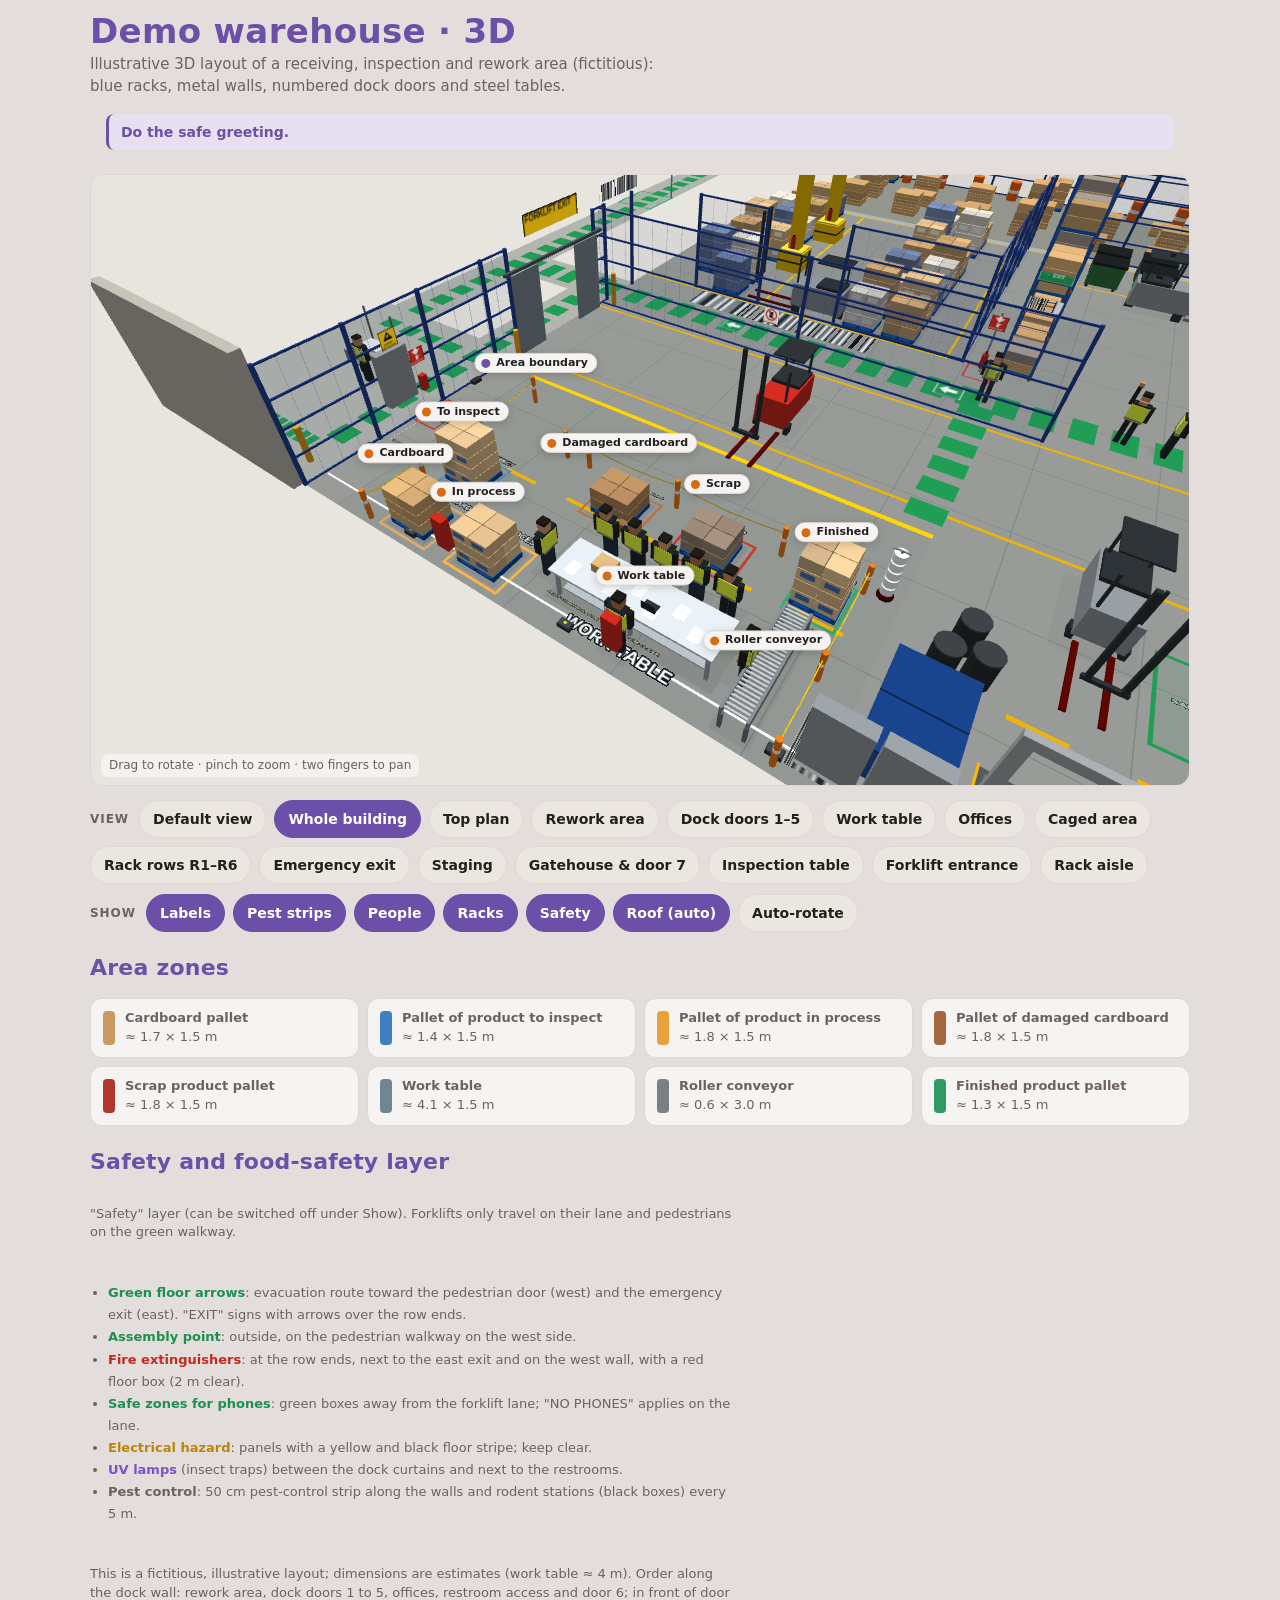
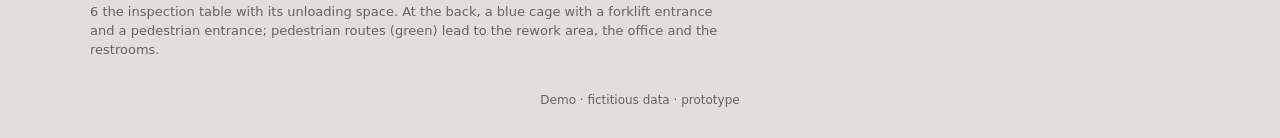
==== layout3d.html @ 826df575 "Add files via upload" ====
<!doctype html><html lang="en"><head><meta charset="utf-8"><meta name="viewport" content="width=device-width, initial-scale=1, viewport-fit=cover"><title>Demo warehouse 3D</title>
<meta name="claude:viewport-fit-sides" content="cover">
<style>
:root{
  /* Layout: cabecera compacta, escena 3D a todo el ancho, controles y lista de zonas debajo. */
  --bg:#e3dedb;--card:#f6f4f3;--tx:#231f1e;--mu:#6b625f;--ac:#6b4fa8;--ac2:#7a6f6a;--or:#d96a12;--bd:#ded8d2;--scene:#e8e4de;--chip:#ebe6e0;--chipon:#6b4fa8;--chiptx:#ffffff;
  --fd:"Barlow Condensed","Arial Narrow",system-ui,sans-serif;--fb:"Barlow",system-ui,-apple-system,"Segoe UI",sans-serif;
}
@media (prefers-color-scheme:dark){:root:not([data-theme="light"]){--bg:#171413;--card:#211d1c;--tx:#efeae8;--mu:#aaa09b;--ac:#b4a2e0;--ac2:#c9bdb6;--or:#f09a4a;--bd:#3a3330;--scene:#1a1615;--chip:#2a2523;--chipon:#b4a2e0;--chiptx:#171413;color-scheme:dark}}
:root[data-theme="dark"]{--bg:#171413;--card:#211d1c;--tx:#efeae8;--mu:#aaa09b;--ac:#b4a2e0;--ac2:#c9bdb6;--or:#f09a4a;--bd:#3a3330;--scene:#1a1615;--chip:#2a2523;--chipon:#b4a2e0;--chiptx:#171413;color-scheme:dark}
*{box-sizing:border-box}
body{margin:0;background:var(--bg);color:var(--tx);font-family:var(--fb);font-size:15px;line-height:1.45;padding-left:max(16px,env(safe-area-inset-left,0px));padding-right:max(16px,env(safe-area-inset-right,0px));padding-block:14px 28px}
.wrap{max-width:1100px;margin:0 auto;display:flex;flex-direction:column;gap:14px}
header h1{margin:0;font-family:var(--fd);font-weight:700;font-size:34px;line-height:1;letter-spacing:.01em;color:var(--ac)}
header p{margin:6px 0 0;color:var(--mu);max-width:62ch}
.stage{position:relative;border:1px solid var(--bd);border-radius:14px;overflow:hidden;background:var(--scene);height:clamp(380px,68vh,680px);touch-action:none;-webkit-user-select:none;user-select:none}
canvas{display:block;width:100%;height:100%;cursor:grab}
canvas:active{cursor:grabbing}
.pill{position:absolute;left:0;top:0;transform:translate(-50%,-100%);display:flex;align-items:center;gap:6px;padding:3px 8px 3px 6px;border-radius:999px;background:var(--card);color:var(--tx);border:1px solid var(--bd);font:600 11px/1.1 var(--fb);white-space:nowrap;cursor:pointer;box-shadow:0 2px 8px rgba(0,0,0,.18)}
.pin{position:absolute;left:0;top:0;display:none;border:0;background:none;padding:0 0 var(--h,26px) 0;cursor:pointer;font:inherit}
.pin.sm .fl{font-size:9.5px;padding:4px 7px 4px 6px;border-radius:0 6px 6px 0}.pin.sm .pl:after{width:8px;height:8px;left:-2.5px}
.pin.rt .fl{margin-left:0;margin-right:3px;border-radius:8px 0 0 8px}.pin.sm.rt .fl{border-radius:6px 0 0 6px}.pin.rt .pl{left:auto;right:0}.pin.rt .pl:after{left:auto;right:-2.5px}
.pin .pl{position:absolute;left:0;top:0;bottom:0;width:3px;background:#3a3f43;border-radius:2px}
.pin .pl:after{content:"";position:absolute;left:-4px;bottom:-2px;width:11px;height:11px;border-radius:50%;background:#3a3f43;border:2px solid #fff;box-sizing:border-box}
.pin .fl{display:block;margin-left:3px;background:var(--c);color:#fff;font:700 11.5px/1 var(--fb);padding:6px 10px 6px 9px;border-radius:0 8px 8px 0;white-space:nowrap;box-shadow:0 2px 6px rgba(0,0,0,.35)}
.pin:active .fl{filter:brightness(.9)}
.pill i{width:9px;height:9px;border-radius:50%;background:var(--or);display:block;flex:none}
.pill.on{background:var(--ac);color:var(--chiptx)}
.pill.mut i{background:var(--ac)}
.hint{position:absolute;left:10px;bottom:8px;font-size:12px;color:var(--mu);background:color-mix(in srgb,var(--card) 85%,transparent);padding:3px 8px;border-radius:8px;pointer-events:none}
.info{position:absolute;right:10px;top:10px;max-width:min(260px,70%);background:var(--card);border:1px solid var(--bd);border-radius:12px;padding:10px 12px;font-size:13px;box-shadow:0 4px 16px rgba(0,0,0,.18)}
.info b{display:block;font-family:var(--fd);font-size:20px;line-height:1.05;color:var(--ac);margin-bottom:2px}
.info span{color:var(--mu)}
.info button{all:unset;position:absolute;right:8px;top:6px;cursor:pointer;color:var(--mu);font-size:16px;padding:2px 6px}
.ctl{display:flex;flex-direction:column;gap:10px}
.row{display:flex;flex-wrap:wrap;gap:8px;align-items:center}
.lab{font:600 12px/1 var(--fb);letter-spacing:.08em;text-transform:uppercase;color:var(--mu);margin-right:2px}
.chip{border:1px solid var(--bd);background:var(--chip);color:var(--tx);border-radius:999px;padding:8px 13px;font:600 14px/1 var(--fb);cursor:pointer;min-height:38px}
.chip[aria-pressed="true"]{background:var(--chipon);color:var(--chiptx);border-color:var(--chipon)}
.chip:focus-visible,.pill:focus-visible,.zrow:focus-visible{outline:3px solid var(--or);outline-offset:2px}
.zones{display:grid;grid-template-columns:repeat(auto-fill,minmax(250px,1fr));gap:8px}
.zrow{all:unset;box-sizing:border-box;display:flex;gap:10px;align-items:center;padding:10px 12px;border:1px solid var(--bd);border-radius:12px;background:var(--card);cursor:pointer}
.zrow:hover{border-color:var(--ac)}
.zrow .sw{width:12px;height:34px;border-radius:4px;flex:none}
.zrow b{display:block;font-weight:600}
.zrow span{font-size:13px;color:var(--mu)}
h2{margin:6px 0 0;font-family:var(--fd);font-size:22px;font-weight:700;color:var(--ac);letter-spacing:.01em}
.note{font-size:13px;color:var(--mu);max-width:78ch}
footer{margin-top:6px;text-align:center;font-size:12px;color:var(--mu)}
@media (prefers-reduced-motion:reduce){*{scroll-behavior:auto!important}}

body.emb header,body.emb footer,body.emb .note{display:none}
body.emb{padding-block:6px 14px;padding-left:0;padding-right:0}
body.emb .stage{height:clamp(420px,125vw,640px)}
body.sp{padding:0;overflow:hidden}
body.sp .wrap{max-width:none;gap:0}
body.sp header,body.sp .ctl,body.sp h2,body.sp .zones,body.sp .note,body.sp footer,body.sp .hint,body.sp #pills,body.sp .info{display:none!important}
body.sp .stage{height:100vh;height:100dvh;border:0;border-radius:0}
</style>
<style>.safeq{margin:2px 16px 10px;padding:9px 12px;border-left:3px solid var(--ac,#6b4fa8);background:var(--acs,#e6e0f0);border-radius:8px;font-size:14px;font-weight:600;color:var(--ac,#6b4fa8);line-height:1.35;transition:opacity .3s}body.sp .safeq{display:none}</style>
<script src="frases.js"></script>
</head><body>
<script>(function(){var H=location.hash||"",c=document.documentElement;
if(/splash/.test(H))document.body.className="sp";else if(/emb/.test(H))document.body.className="emb";
var m=H.match(/t=(dark|light)/);if(m)c.setAttribute("data-theme",m[1]);})();</script>
<div class="wrap">
  <header>
    <h1>Demo warehouse · 3D</h1>
    <p>Illustrative 3D layout of a receiving, inspection and rework area (fictitious): blue racks, metal walls, numbered dock doors and steel tables.</p>
  </header>

  <p class="safeq" id="safeq" aria-live="polite"></p>
  <div class="stage" id="stage">
    <canvas id="gl" aria-label="3D view of a demo receiving and inspection area. Drag to rotate."></canvas>
    <div id="pills"></div>
    <div class="info" id="info" hidden><button type="button" id="infox" aria-label="Close">×</button><b id="in-t"></b><span id="in-d"></span></div>
    <div class="hint" id="hint">Drag to rotate · pinch to zoom · two fingers to pan</div>
  </div>

  <div class="ctl">
    <div class="row" id="views"><span class="lab">View</span></div>
    <div class="row" id="toggles"><span class="lab">Show</span></div>
  </div>

  <h2>Area zones</h2>
  <div class="zones" id="zones"></div>

  <h2>Safety and food-safety layer</h2>
  <p class="note">"Safety" layer (can be switched off under Show). Forklifts only travel on their lane and pedestrians on the green walkway.</p>
  <ul class="note" style="line-height:1.7;padding-left:18px">
    <li><b style="color:#1d8f4e">Green floor arrows</b>: evacuation route toward the pedestrian door (west) and the emergency exit (east). "EXIT" signs with arrows over the row ends.</li>
    <li><b style="color:#1d8f4e">Assembly point</b>: outside, on the pedestrian walkway on the west side.</li>
    <li><b style="color:#c8281e">Fire extinguishers</b>: at the row ends, next to the east exit and on the west wall, with a red floor box (2 m clear).</li>
    <li><b style="color:#1d8f4e">Safe zones for phones</b>: green boxes away from the forklift lane; "NO PHONES" applies on the lane.</li>
    <li><b style="color:#b8860b">Electrical hazard</b>: panels with a yellow and black floor stripe; keep clear.</li>
    <li><b style="color:#7a4fd0">UV lamps</b> (insect traps) between the dock curtains and next to the restrooms.</li>
    <li><b>Pest control</b>: 50 cm pest-control strip along the walls and rodent stations (black boxes) every 5 m.</li>
  </ul>
  <p class="note">This is a fictitious, illustrative layout; dimensions are estimates (work table ≈ 4 m). Order along the dock wall: rework area, dock doors 1 to 5, offices, restroom access and door 6; in front of door 6 the inspection table with its unloading space. At the back, a blue cage with a forklift entrance and a pedestrian entrance; pedestrian routes (green) lead to the rework area, the office and the restrooms.</p>
  <footer>Demo · fictitious data · prototype</footer>
</div>
<script>var LG=(function(){try{return localStorage.getItem("wq:lang")||"en"}catch(e){return "en"}})(),D3={"Demo warehouse · 3D": ["Almacén demo · 3D", "Demo-Lager · 3D", "Armazém demo · 3D", "Entrepôt démo · 3D"], "Illustrative 3D layout of a receiving, inspection and rework area (fictitious): blue racks, metal walls, numbered dock doors and steel tables.": ["Plano 3D ilustrativo de un área de recepción, inspección y retrabajo (ficticia): racks azules, muros metálicos, puertas de andén numeradas y mesas de acero.", "Illustratives 3D-Layout eines Wareneingangs-, Prüf- und Nacharbeitsbereichs (fiktiv): blaue Regale, Metallwände, nummerierte Ladetore und Stahltische.", "Layout 3D ilustrativo de uma área de recebimento, inspeção e retrabalho (fictícia): racks azuis, paredes metálicas, docas numeradas e mesas de aço.", "Plan 3D illustratif d'une zone de réception, de contrôle et de reprise (fictive) : racks bleus, murs métalliques, quais numérotés et tables en acier."], "3D view of a demo receiving and inspection area. Drag to rotate.": ["Vista 3D de un área demo de recepción e inspección. Arrastra para girar.", "3D-Ansicht eines Demo-Bereichs für Wareneingang und Prüfung. Zum Drehen ziehen.", "Vista 3D de uma área demo de recebimento e inspeção. Arraste para girar.", "Vue 3D d'une zone démo de réception et de contrôle. Faites glisser pour pivoter."], "Close": ["Cerrar", "Schließen", "Fechar", "Fermer"], "Drag to rotate · pinch to zoom · two fingers to pan": ["Arrastra para girar · pellizca para acercar · dos dedos para mover", "Zum Drehen ziehen · zum Zoomen zusammenziehen · mit zwei Fingern verschieben", "Arraste para girar · pince para aproximar · dois dedos para mover", "Glissez pour pivoter · pincez pour zoomer · deux doigts pour déplacer"], "View": ["Vista", "Ansicht", "Vista", "Vue"], "Show": ["Mostrar", "Anzeigen", "Mostrar", "Afficher"], "Area zones": ["Zonas del área", "Bereichszonen", "Zonas da área", "Zones de la zone"], "Safety and food-safety layer": ["Capa de seguridad e inocuidad", "Ebene Sicherheit und Lebensmittelsicherheit", "Camada de segurança e inocuidade", "Couche sécurité et sécurité alimentaire"], "\"Safety\" layer (can be switched off under Show). Forklifts only travel on their lane and pedestrians on the green walkway.": ["Capa \"Seguridad\" (se puede apagar en Mostrar). Los montacargas solo circulan por su carril y los peatones por el pasillo verde.", "Ebene „Sicherheit“ (unter Anzeigen abschaltbar). Gabelstapler fahren nur auf ihrer Spur, Fußgänger auf dem grünen Gehweg.", "Camada \"Segurança\" (pode ser desligada em Mostrar). As empilhadeiras circulam apenas na sua faixa e os pedestres no corredor verde.", "Couche « Sécurité » (désactivable sous Afficher). Les chariots circulent uniquement sur leur voie et les piétons sur le chemin vert."], "<b style=\"color:#1d8f4e\">Green floor arrows</b>: evacuation route toward the pedestrian door (west) and the emergency exit (east). \"EXIT\" signs with arrows over the row ends.": ["<b style=\"color:#1d8f4e\">Flechas verdes en piso</b>: ruta de evacuación hacia la puerta peatonal (oeste) y la salida de emergencia (este). Letreros \"EXIT\" con flechas sobre los extremos de fila.", "<b style=\"color:#1d8f4e\">Grüne Bodenpfeile</b>: Fluchtweg zur Fußgängertür (Westen) und zum Notausgang (Osten). „EXIT“-Schilder mit Pfeilen über den Reihenenden.", "<b style=\"color:#1d8f4e\">Setas verdes no piso</b>: rota de evacuação até a porta de pedestres (oeste) e a saída de emergência (leste). Placas \"EXIT\" com setas sobre as extremidades das fileiras.", "<b style=\"color:#1d8f4e\">Flèches vertes au sol</b> : itinéraire d'évacuation vers la porte piétonne (ouest) et la sortie de secours (est). Panneaux « EXIT » avec flèches au-dessus des bouts de rangée."], "<b style=\"color:#1d8f4e\">Assembly point</b>: outside, on the pedestrian walkway on the west side.": ["<b style=\"color:#1d8f4e\">Punto de reunión</b>: afuera, en el pasillo peatonal del lado oeste.", "<b style=\"color:#1d8f4e\">Sammelplatz</b>: draußen auf dem Fußgängerweg an der Westseite.", "<b style=\"color:#1d8f4e\">Ponto de encontro</b>: do lado de fora, na passarela de pedestres do lado oeste.", "<b style=\"color:#1d8f4e\">Point de rassemblement</b> : à l'extérieur, sur le chemin piéton du côté ouest."], "<b style=\"color:#c8281e\">Fire extinguishers</b>: at the row ends, next to the east exit and on the west wall, with a red floor box (2 m clear).": ["<b style=\"color:#c8281e\">Extintores</b>: en los extremos de fila, junto a la salida este y en el muro oeste, con recuadro rojo en piso (2 m libres).", "<b style=\"color:#c8281e\">Feuerlöscher</b>: an den Reihenenden, neben dem Ostausgang und an der Westwand, mit rotem Bodenfeld (2 m freihalten).", "<b style=\"color:#c8281e\">Extintores</b>: nas extremidades das fileiras, junto à saída leste e na parede oeste, com quadro vermelho no piso (2 m livres).", "<b style=\"color:#c8281e\">Extincteurs</b> : aux bouts de rangée, près de la sortie est et sur le mur ouest, avec un cadre rouge au sol (2 m dégagés)."], "<b style=\"color:#1d8f4e\">Safe zones for phones</b>: green boxes away from the forklift lane; \"NO PHONES\" applies on the lane.": ["<b style=\"color:#1d8f4e\">Zonas seguras para celular</b>: recuadros verdes lejos del carril de montacargas; en el carril rige \"NO PHONES\".", "<b style=\"color:#1d8f4e\">Sichere Zonen für Handys</b>: grüne Felder abseits der Staplerspur; auf der Spur gilt „NO PHONES“.", "<b style=\"color:#1d8f4e\">Zonas seguras para celular</b>: quadros verdes longe da faixa das empilhadeiras; na faixa vale \"NO PHONES\".", "<b style=\"color:#1d8f4e\">Zones sûres pour téléphones</b> : cadres verts à l'écart de la voie des chariots ; sur la voie, « NO PHONES » s'applique."], "<b style=\"color:#b8860b\">Electrical hazard</b>: panels with a yellow and black floor stripe; keep clear.": ["<b style=\"color:#b8860b\">Peligro eléctrico</b>: tableros con franja amarilla y negra en piso; mantener libre.", "<b style=\"color:#b8860b\">Elektrische Gefahr</b>: Schaltschränke mit gelb-schwarzem Bodenstreifen; freihalten.", "<b style=\"color:#b8860b\">Perigo elétrico</b>: painéis com faixa amarela e preta no piso; manter livre.", "<b style=\"color:#b8860b\">Danger électrique</b> : armoires avec bande jaune et noire au sol ; laisser dégagé."], "<b style=\"color:#7a4fd0\">UV lamps</b> (insect traps) between the dock curtains and next to the restrooms.": ["<b style=\"color:#7a4fd0\">Lámparas UV</b> (atrapainsectos) entre las cortinas de andén y junto a los baños.", "<b style=\"color:#7a4fd0\">UV-Lampen</b> (Insektenfallen) zwischen den Torvorhängen und neben den Toiletten.", "<b style=\"color:#7a4fd0\">Lâmpadas UV</b> (armadilhas para insetos) entre as cortinas das docas e junto aos banheiros.", "<b style=\"color:#7a4fd0\">Lampes UV</b> (pièges à insectes) entre les rideaux de quai et près des toilettes."], "<b>Pest control</b>: 50 cm pest-control strip along the walls and rodent stations (black boxes) every 5 m.": ["<b>Control de plagas</b>: cordón sanitario de 50 cm junto a los muros y estaciones de roedores (cajas negras) cada 5 m.", "<b>Schädlingsbekämpfung</b>: 50 cm breiter Hygienestreifen an den Wänden und Nagerstationen (schwarze Kästen) alle 5 m.", "<b>Controle de pragas</b>: faixa sanitária de 50 cm junto às paredes e estações de roedores (caixas pretas) a cada 5 m.", "<b>Lutte antiparasitaire</b> : bande sanitaire de 50 cm le long des murs et stations anti-rongeurs (boîtes noires) tous les 5 m."], "This is a fictitious, illustrative layout; dimensions are estimates (work table ≈ 4 m). Order along the dock wall: rework area, dock doors 1 to 5, offices, restroom access and door 6; in front of door 6 the inspection table with its unloading space. At the back, a blue cage with a forklift entrance and a pedestrian entrance; pedestrian routes (green) lead to the rework area, the office and the restrooms.": ["Este es un plano ficticio e ilustrativo; las medidas son estimadas (mesa de trabajo ≈ 4 m). Orden sobre el muro de andenes: área de retrabajo, puertas de andén 1 a 5, oficinas, acceso a baños y puerta 6; frente a la puerta 6 la mesa de inspección con su espacio de descarga. Al fondo, una jaula azul con entrada de montacargas y entrada peatonal; las rutas peatonales (verde) llevan al área de retrabajo, la oficina y los baños.", "Dies ist ein fiktives, illustratives Layout; die Maße sind Schätzungen (Arbeitstisch ≈ 4 m). Reihenfolge entlang der Torwand: Nacharbeitsbereich, Ladetore 1 bis 5, Büros, Zugang zu den Toiletten und Tor 6; vor Tor 6 der Prüftisch mit seiner Entladefläche. Im hinteren Bereich ein blauer Käfig mit Staplereinfahrt und Fußgängereingang; Fußgängerwege (grün) führen zum Nacharbeitsbereich, zum Büro und zu den Toiletten.", "Este é um layout fictício e ilustrativo; as medidas são estimadas (mesa de trabalho ≈ 4 m). Ordem ao longo da parede das docas: área de retrabalho, docas 1 a 5, escritórios, acesso aos banheiros e porta 6; em frente à porta 6 a mesa de inspeção com seu espaço de descarga. Ao fundo, uma gaiola azul com entrada de empilhadeiras e entrada de pedestres; as rotas de pedestres (verde) levam à área de retrabalho, ao escritório e aos banheiros.", "Ceci est un plan fictif et illustratif ; les dimensions sont estimées (table de travail ≈ 4 m). Ordre le long du mur des quais : zone de reprise, quais 1 à 5, bureaux, accès aux toilettes et porte 6 ; devant la porte 6, la table de contrôle avec son espace de déchargement. Au fond, une cage bleue avec entrée des chariots et entrée piétonne ; les itinéraires piétons (verts) mènent à la zone de reprise, au bureau et aux toilettes."], "Demo · fictitious data · prototype": ["Demo · datos ficticios · prototipo", "Demo · fiktive Daten · Prototyp", "Demo · dados fictícios · protótipo", "Démo · données fictives · prototype"], "At the end of the roller, toward the interior.": ["Al final del rodillo, hacia el interior.", "Am Ende der Rollenbahn, zum Innenraum hin.", "No final do rolo, em direção ao interior.", "Au bout du convoyeur à rouleaux, vers l'intérieur."], "Caged area": ["Área enjaulada", "Eingezäunter Bereich", "Área gradeada", "Zone grillagée"], "Cardboard": ["Corrugado", "Karton", "Papelão", "Carton"], "Cardboard pallet": ["Tarima de corrugado", "Kartonpalette", "Pallet de papelão", "Palette de carton"], "Damaged cardboard": ["Corrugado dañado", "Beschädigter Karton", "Papelão danificado", "Carton endommagé"], "Default view": ["Vista predeterminada", "Standardansicht", "Vista padrão", "Vue par défaut"], "Dock doors 1–5": ["Puertas de andén 1–5", "Ladetore 1–5", "Docas 1–5", "Quais 1–5"], "Emergency exit": ["Salida de emergencia", "Notausgang", "Saída de emergência", "Sortie de secours"], "Finished": ["Terminado", "Fertig", "Concluído", "Terminé"], "Finished product pallet": ["Tarima de producto terminado", "Palette mit Fertigprodukt", "Pallet de produto acabado", "Palette de produit fini"], "Forklift entrance": ["Entrada de montacargas", "Staplereinfahrt", "Entrada de empilhadeiras", "Entrée des chariots"], "Gatehouse & door 7": ["Garita y puerta 7", "Pförtner und Tor 7", "Guarita e porta 7", "Poste de garde et porte 7"], "In front of the cardboard, toward the interior.": ["Frente al corrugado, hacia el interior.", "Vor dem Karton, zum Innenraum hin.", "Em frente ao papelão, em direção ao interior.", "Devant le carton, vers l'intérieur."], "In front of the table, right of the damaged cardboard.": ["Frente a la mesa, a la derecha del corrugado dañado.", "Vor dem Tisch, rechts vom beschädigten Karton.", "Em frente à mesa, à direita do papelão danificado.", "Devant la table, à droite du carton endommagé."], "In front of the table, toward the center.": ["Frente a la mesa, hacia el centro.", "Vor dem Tisch, zur Mitte hin.", "Em frente à mesa, em direção ao centro.", "Devant la table, vers le centre."], "In process": ["En proceso", "In Bearbeitung", "Em processo", "En cours"], "Inspection table": ["Mesa de inspección", "Prüftisch", "Mesa de inspeção", "Table de contrôle"], "Long central table, parallel to the dock wall.": ["Mesa central larga, paralela al muro de andenes.", "Langer Mitteltisch, parallel zur Torwand.", "Mesa central longa, paralela à parede das docas.", "Longue table centrale, parallèle au mur des quais."], "Next to the dock wall, left of the table.": ["Junto al muro de andenes, a la izquierda de la mesa.", "An der Torwand, links vom Tisch.", "Junto à parede das docas, à esquerda da mesa.", "Près du mur des quais, à gauche de la table."], "Next to the dock wall, left side.": ["Junto al muro de andenes, lado izquierdo.", "An der Torwand, linke Seite.", "Junto à parede das docas, lado esquerdo.", "Près du mur des quais, côté gauche."], "Offices": ["Oficinas", "Büros", "Escritórios", "Bureaux"], "Pallet of damaged cardboard": ["Tarima de corrugado dañado", "Palette mit beschädigtem Karton", "Pallet de papelão danificado", "Palette de carton endommagé"], "Pallet of product in process": ["Tarima de producto en proceso", "Palette mit Produkt in Bearbeitung", "Pallet de produto em processo", "Palette de produit en cours"], "Pallet of product to inspect": ["Tarima de producto por inspeccionar", "Palette mit zu prüfendem Produkt", "Pallet de produto a inspecionar", "Palette de produit à contrôler"], "Rack aisle": ["Pasillo de racks", "Regalgang", "Corredor de racks", "Allée de racks"], "Rack rows R1–R6": ["Filas de racks R1–R6", "Regalreihen R1–R6", "Fileiras de racks R1–R6", "Rangées de racks R1–R6"], "Rework area": ["Área de retrabajo", "Nacharbeitsbereich", "Área de retrabalho", "Zone de reprise"], "Right end, perpendicular to the dock wall.": ["Extremo derecho, perpendicular al muro de andenes.", "Rechtes Ende, senkrecht zur Torwand.", "Extremidade direita, perpendicular à parede das docas.", "Extrémité droite, perpendiculaire au mur des quais."], "Roller conveyor": ["Transportador de rodillos", "Rollenbahn", "Esteira de rolos", "Convoyeur à rouleaux"], "Scrap": ["Scrap", "Ausschuss", "Scrap", "Rebut"], "Scrap product pallet": ["Tarima de producto scrap", "Palette mit Ausschussprodukt", "Pallet de produto scrap", "Palette de produit rebut"], "Staging": ["Área de preparación", "Bereitstellung", "Área de preparação", "Zone de préparation"], "To inspect": ["Por inspeccionar", "Zu prüfen", "A inspecionar", "À contrôler"], "Top plan": ["Planta", "Draufsicht", "Planta", "Vue de dessus"], "Whole building": ["Nave completa", "Gesamte Halle", "Galpão completo", "Bâtiment entier"], "Work table": ["Mesa de trabajo", "Arbeitstisch", "Mesa de trabalho", "Table de travail"], "Area boundary": ["Límite del área", "Bereichsgrenze", "Limite da área", "Limite de la zone"], "Go to Receiving": ["Ir a Recibo", "Zum Eingang", "Ir para Recebimento", "Aller à Réception"], "Go to Picking": ["Ir a Surtido", "Zur Kommissionierung", "Ir para Separação", "Aller à Préparation"], "Go to Rework": ["Ir a Retrabajo", "Zur Nacharbeit", "Ir para Retrabalho", "Aller à Reprise"], "Go to pending items": ["Ir a pendientes", "Zu Ausstehendem", "Ir para pendentes", "Aller aux éléments en attente"], "Go to history": ["Ir a historial", "Zum Verlauf", "Ir para histórico", "Aller à l'historique"], "Labels": ["Etiquetas", "Beschriftungen", "Etiquetas", "Étiquettes"], "Pest strips": ["Cordones sanitarios", "Hygienestreifen", "Faixas sanitárias", "Bandes sanitaires"], "People": ["Personas", "Personen", "Pessoas", "Personnes"], "Racks": ["Racks", "Regale", "Racks", "Racks"], "Safety": ["Seguridad", "Sicherheit", "Segurança", "Sécurité"], "Roof": ["Techo", "Dach", "Teto", "Toit"], "Roof (auto)": ["Techo (auto)", "Dach (auto)", "Teto (auto)", "Toit (auto)"], "Auto-rotate": ["Giro automático", "Automatisch drehen", "Giro automático", "Rotation auto"]};
var _L=function(s){var d=D3[s];if(!d||LG==="en")return s;var v=d[{es:0,de:1,pt:2,fr:3}[LG]];return v||s;};</script>
<script>(function(){
"use strict";
/* ===== utilidades ===== */
const S=0.0105;                              /* metros por punto del plano (estimado) */
const sub=(a,b)=>[a[0]-b[0],a[1]-b[1],a[2]-b[2]],cross=(a,b)=>[a[1]*b[2]-a[2]*b[1],a[2]*b[0]-a[0]*b[2],a[0]*b[1]-a[1]*b[0]],dot=(a,b)=>a[0]*b[0]+a[1]*b[1]+a[2]*b[2];
const norm=a=>{const l=Math.hypot(a[0],a[1],a[2])||1;return [a[0]/l,a[1]/l,a[2]/l];};
let seed=7;const rnd=()=>{seed|=0;seed=seed+0x6D2B79F5|0;let t=Math.imul(seed^seed>>>15,1|seed);t=t+Math.imul(t^t>>>7,61|t)^t;return((t^t>>>14)>>>0)/4294967296;};
const hex=h=>{h=h.replace("#","");return [parseInt(h.substr(0,2),16)/255,parseInt(h.substr(2,2),16)/255,parseInt(h.substr(4,2),16)/255];};
const jit=(c,a)=>{const k=1+(rnd()-.5)*a;return [Math.min(1,c[0]*k),Math.min(1,c[1]*k),Math.min(1,c[2]*k),c[3]===undefined?1:c[3]];};

/* ===== geometría: coordenadas del layout (x, y arriba, D = profundidad desde el muro de andenes) ===== */
const groups={};let CG=null,TR=null;
const grp=n=>groups[n]||(groups[n]={op:[],tr:[],on:true,buf:null});
const setG=n=>{CG=grp(n);};
function T(p,isN){if(!TR)return p;let x=p[0],z=p[2];if(TR.a!==undefined){const c=Math.cos(TR.a),sn=Math.sin(TR.a),nx=x*c+z*sn,nz=-x*sn+z*c;x=nx;z=nz;}else{const k=TR.r&3;for(let i=0;i<k;i++){const nx=z,nz=-x;x=nx;z=nz;}}return isN?[x,p[1],z]:[x+TR.ox,p[1],z+TR.oz];}
function pushV(a,p,n,c,uv){a.push(p[0],p[1],p[2],n[0],n[1],n[2],c[0],c[1],c[2],c[3]===undefined?1:c[3],uv?uv[0]:-1,uv?uv[1]:-1);}
function quad(p0,p1,p2,p3,n,c,tr,uvs){
  const P=[p0,p1,p2,p3].map(p=>{const q=T(p,false);return [q[0],q[1],-q[2]];}),nn=T(n,true),N=[nn[0],nn[1],-nn[2]];
  const g=cross(sub(P[1],P[0]),sub(P[3],P[0])),o=dot(g,N)<0?[0,3,2,0,2,1]:[0,1,2,0,2,3],a=tr?CG.tr:CG.op;
  for(const i of o)pushV(a,P[i],N,c,uvs&&uvs[i]);}
function box(x,y,z,w,h,d,c,tr,noBottom){
  const X=x+w,Y=y+h,Z=z+d;
  quad([x,Y,z],[X,Y,z],[X,Y,Z],[x,Y,Z],[0,1,0],c,tr);
  quad([x,y,z],[X,y,z],[X,Y,z],[x,Y,z],[0,0,-1],c,tr);
  quad([x,y,Z],[X,y,Z],[X,Y,Z],[x,Y,Z],[0,0,1],c,tr);
  quad([x,y,z],[x,y,Z],[x,Y,Z],[x,Y,z],[-1,0,0],c,tr);
  quad([X,y,z],[X,y,Z],[X,Y,Z],[X,Y,z],[1,0,0],c,tr);
  if(!noBottom&&y>0.02)quad([x,y,z],[X,y,z],[X,y,Z],[x,y,Z],[0,-1,0],c,tr);}
function cyl(cx,y,cz,r,h,c,seg,axis,cap){
  seg=seg||12;const m=(a,b,t)=>axis==="x"?[cx+t,y+a,cz+b]:axis==="z"?[cx+a,y+b,cz+t]:[cx+a,y+t,cz+b];
  const mn=(a,b)=>axis==="x"?[0,a,b]:axis==="z"?[a,b,0]:[a,0,b];
  for(let i=0;i<seg;i++){const a0=i/seg*6.2832,a1=(i+1)/seg*6.2832,c0=Math.cos(a0)*r,s0=Math.sin(a0)*r,c1=Math.cos(a1)*r,s1=Math.sin(a1)*r,am=(a0+a1)/2;
    quad(m(c0,s0,0),m(c1,s1,0),m(c1,s1,h),m(c0,s0,h),mn(Math.cos(am),Math.sin(am)),c);
    if(cap!==false){quad(m(0,0,h),m(c0,s0,h),m(c1,s1,h),m(c1,s1,h),(axis==="x"?[1,0,0]:axis==="z"?[0,0,1]:[0,1,0]),c);}}}
/* texturas (atlas) */
const atlas={cv:document.createElement("canvas"),x:0,y:0,rowH:0,W:2048,H:1024,map:{}};atlas.cv.width=atlas.W;atlas.cv.height=atlas.H;
const actx=atlas.cv.getContext("2d");
function atl(name,w,h,draw){if(atlas.x+w+4>atlas.W){atlas.x=0;atlas.y+=atlas.rowH+4;atlas.rowH=0;}
  actx.save();actx.translate(atlas.x,atlas.y);actx.beginPath();actx.rect(0,0,w,h);actx.clip();draw(actx,w,h);actx.restore();
  atlas.map[name]=[atlas.x/atlas.W,atlas.y/atlas.H,(atlas.x+w)/atlas.W,(atlas.y+h)/atlas.H];atlas.x+=w+4;atlas.rowH=Math.max(atlas.rowH,h);}
function textFit(c,txt,w,h,font,fill,stroke){let s=h*.8;do{c.font="700 "+s+"px Arial,Helvetica,sans-serif";s-=2;}while(c.measureText(txt).width>w*.94&&s>8);c.textAlign="center";c.textBaseline="middle";
  if(stroke){c.lineWidth=Math.max(3,s*.16);c.strokeStyle=stroke;c.lineJoin="round";c.strokeText(txt,w/2,h/2);}c.fillStyle=fill;c.fillText(txt,w/2,h/2);}
function buildAtlas(){
  ["80","81","82","83","84","85"].forEach(n=>atl("door"+n,256,128,(c,w,h)=>{c.fillStyle="#f4f4f2";c.fillRect(0,0,w,h);c.strokeStyle="#2b3338";c.lineWidth=8;c.strokeRect(4,4,w-8,h-8);textFit(c,String(+n-79),w*.8,h*.9,"","#1f272b");}));
  atl("ext",256,256,(c,w,h)=>{c.fillStyle="#c8281e";c.fillRect(0,0,w,h);c.fillStyle="#fff";c.beginPath();c.moveTo(w*.5,h*.46);c.lineTo(w*.2,h*.14);c.lineTo(w*.4,h*.14);c.lineTo(w*.4,h*.02);c.lineTo(w*.6,h*.02);c.lineTo(w*.6,h*.14);c.lineTo(w*.8,h*.14);c.closePath();c.fill();
    c.fillRect(w*.42,h*.5,w*.16,h*.26);c.fillRect(w*.58,h*.5,w*.1,h*.05);c.save();c.translate(0,h*.8);textFit(c,"EXTINGUISHER",w*.9,h*.18,"","#fff");c.restore();});
  atl("hv",256,256,(c,w,h)=>{c.fillStyle="#f6c40f";c.fillRect(0,0,w,h);c.strokeStyle="#161616";c.lineWidth=8;c.strokeRect(4,4,w-8,h-8);c.fillStyle="#161616";c.beginPath();c.moveTo(w*.5,h*.1);c.lineTo(w*.78,h*.55);c.lineTo(w*.22,h*.55);c.closePath();c.fill();
    c.fillStyle="#f6c40f";c.beginPath();c.moveTo(w*.54,h*.2);c.lineTo(w*.4,h*.4);c.lineTo(w*.5,h*.4);c.lineTo(w*.46,h*.5);c.lineTo(w*.6,h*.3);c.lineTo(w*.5,h*.3);c.closePath();c.fill();
    c.save();c.translate(0,h*.66);textFit(c,"DANGER",w*.9,h*.16,"","#161616");c.translate(0,h*.17);textFit(c,"HIGH VOLTAGE",w*.9,h*.14,"","#161616");c.restore();});
  atl("cap",256,160,(c,w,h)=>{c.fillStyle="#f6f6f4";c.fillRect(0,0,w,h);c.strokeStyle="#222";c.lineWidth=5;c.strokeRect(3,3,w-6,h-6);c.save();c.translate(0,h*.1);textFit(c,"MAXIMUM",w*.9,h*.22,"","#111");c.translate(0,h*.24);textFit(c,"LOAD CAPACITY",w*.9,h*.22,"","#111");c.translate(0,h*.26);textFit(c,"1,000 KG",w*.8,h*.28,"","#111");c.restore();});

  /* seguridad e inocuidad */
  [["ev_r",0],["ev_u",-Math.PI/2],["ev_l",Math.PI],["ev_d",Math.PI/2]].forEach(([n,an])=>atl(n,128,128,(c,w,h)=>{c.fillStyle="#1d8f4e";c.fillRect(0,0,w,h);c.strokeStyle="#fff";c.lineWidth=5;c.strokeRect(4,4,w-8,h-8);c.translate(w/2,h/2);c.rotate(an);c.fillStyle="#fff";c.beginPath();c.moveTo(-36,-14);c.lineTo(8,-14);c.lineTo(8,-36);c.lineTo(44,0);c.lineTo(8,36);c.lineTo(8,14);c.lineTo(-36,14);c.closePath();c.fill();}));
  atl("hsL",256,80,(c,w,h)=>{c.fillStyle="#1d8f4e";c.fillRect(0,0,w,h);c.strokeStyle="#fff";c.lineWidth=4;c.strokeRect(3,3,w-6,h-6);textFit(c,"← EXIT",w*.9,h*.6,"","#fff");});
  atl("hsR",256,80,(c,w,h)=>{c.fillStyle="#1d8f4e";c.fillRect(0,0,w,h);c.strokeStyle="#fff";c.lineWidth=4;c.strokeRect(3,3,w-6,h-6);textFit(c,"EXIT →",w*.9,h*.6,"","#fff");});
  const phone=(c,x,y,w,h)=>{c.fillRect(x,y,w,h);c.clearRect(x+w*.12,y+h*.12,w*.76,h*.62);c.beginPath();c.arc(x+w/2,y+h*.86,w*.07,0,6.3);c.fill();};
  atl("nocel",256,256,(c,w,h)=>{c.fillStyle="#fff";c.fillRect(0,0,w,h);c.strokeStyle="#c8281e";c.lineWidth=20;c.beginPath();c.arc(w/2,h*.44,h*.34,0,6.3);c.stroke();c.fillStyle="#1b1b1b";phone(c,w*.39,h*.24,w*.22,h*.4);c.strokeStyle="#c8281e";c.lineWidth=20;c.beginPath();c.moveTo(w*.3,h*.2);c.lineTo(w*.7,h*.68);c.stroke();c.save();c.translate(0,h*.88);textFit(c,"NO PHONES",w*.92,h*.18,"","#c8281e");c.restore();});
  atl("celok",256,256,(c,w,h)=>{c.fillStyle="#1d8f4e";c.fillRect(0,0,w,h);c.strokeStyle="#fff";c.lineWidth=8;c.strokeRect(6,6,w-12,h-12);c.fillStyle="#fff";phone(c,w*.38,h*.14,w*.24,h*.42);c.save();c.translate(0,h*.66);textFit(c,"SAFE ZONE",w*.88,h*.14,"","#fff");c.translate(0,h*.15);textFit(c,"PHONES OK",w*.88,h*.14,"","#fff");c.restore();});
  atl("zcel",420,80,(c,w,h)=>{textFit(c,"SAFE ZONE · PHONES OK",w*.96,h*.7,"","#ffffff","rgba(10,80,40,.9)");});
  atl("punto",256,256,(c,w,h)=>{c.fillStyle="#1d8f4e";c.fillRect(0,0,w,h);c.strokeStyle="#fff";c.lineWidth=8;c.strokeRect(6,6,w-12,h-12);c.fillStyle="#fff";[[.34,.38],[.5,.34],[.66,.38]].forEach(q=>{c.beginPath();c.arc(w*q[0],h*(q[1]-.1),h*.045,0,6.3);c.fill();c.fillRect(w*q[0]-w*.04,h*(q[1]-.05),w*.08,h*.2);});c.save();c.translate(0,h*.66);textFit(c,"ASSEMBLY",w*.88,h*.15,"","#fff");c.translate(0,h*.16);textFit(c,"POINT",w*.88,h*.15,"","#fff");c.restore();});
  atl("zpunto",420,80,(c,w,h)=>{textFit(c,"ASSEMBLY POINT",w*.96,h*.7,"","#ffffff","rgba(10,80,40,.9)");});
  atl("cordon",420,60,(c,w,h)=>{textFit(c,"PEST-CONTROL STRIP · KEEP 50 CM CLEAR",w*.98,h*.7,"","#f6f0d0","rgba(40,40,36,.85)");});
  atl("uv",128,64,(c,w,h)=>{c.fillStyle="#2a2f33";c.fillRect(0,0,w,h);c.fillStyle="#b48cff";for(let i=0;i<4;i++)c.fillRect(10,10+i*13,w-20,7);c.fillStyle="rgba(255,255,255,.55)";for(let i=0;i<4;i++)c.fillRect(14,11+i*13,w-60,2);});
  ZONES.forEach(z=>atl("z"+z.id,512,96,(c,w,h)=>{textFit(c,z.fl||z.name.toUpperCase(),w,h,"","#ffffff","rgba(20,30,34,.85)");}));
  atl("carton",256,96,(c,w,h)=>{c.fillStyle="#f4f4f2";c.fillRect(0,0,w,h);c.strokeStyle="#16376d";c.lineWidth=6;c.strokeRect(3,3,w-6,h-6);c.save();c.translate(0,h*.05);textFit(c,"CARDBOARD",w*.9,h*.4,"","#16376d");c.translate(0,h*.45);textFit(c,"& WOOD",w*.9,h*.4,"","#16376d");c.restore();});
  atl("ofic",256,64,(c,w,h)=>{c.fillStyle="#f4f4f2";c.fillRect(0,0,w,h);c.strokeStyle="#2b3338";c.lineWidth=5;c.strokeRect(3,3,w-6,h-6);textFit(c,"OFFICES",w*.88,h*.7,"","#1f272b");});
  atl("sfk",320,80,(c,w,h)=>{c.fillStyle="#f6c40f";c.fillRect(0,0,w,h);c.strokeStyle="#161616";c.lineWidth=6;c.strokeRect(3,3,w-6,h-6);textFit(c,"FORKLIFT EXIT",w*.92,h*.6,"","#161616");});
  atl("spe",320,80,(c,w,h)=>{c.fillStyle="#1d8f4e";c.fillRect(0,0,w,h);c.strokeStyle="#fff";c.lineWidth=5;c.strokeRect(4,4,w-8,h-8);textFit(c,"PEDESTRIAN EXIT",w*.92,h*.6,"","#ffffff");});
  atl("bano",256,64,(c,w,h)=>{c.fillStyle="#2f6f8f";c.fillRect(0,0,w,h);c.strokeStyle="#fff";c.lineWidth=4;c.strokeRect(3,3,w-6,h-6);textFit(c,"RESTROOMS",w*.85,h*.7,"","#ffffff");});
  atl("tins",320,64,(c,w,h)=>{c.fillStyle="#f4f4f2";c.fillRect(0,0,w,h);c.strokeStyle="#2b3338";c.lineWidth=4;c.strokeRect(3,3,w-6,h-6);textFit(c,"INSPECTION TABLE",w*.9,h*.65,"","#1f272b");});
  ["B70","B71","B72","B73","B74","B75"].forEach(n=>atl("r"+n,160,64,(c,w,h)=>{c.fillStyle="#f4f4f2";c.fillRect(0,0,w,h);c.strokeStyle="#16376d";c.lineWidth=6;c.strokeRect(3,3,w-6,h-6);textFit(c,"R"+(+n.slice(1)-69),w*.8,h*.72,"","#111");}));
  atl("sal",200,64,(c,w,h)=>{c.fillStyle="#1d8f4e";c.fillRect(0,0,w,h);c.strokeStyle="#fff";c.lineWidth=4;c.strokeRect(3,3,w-6,h-6);textFit(c,"EMERGENCY EXIT",w*.92,h*.4,"","#fff");});
  atl("jaula",420,64,(c,w,h)=>{c.fillStyle="#f4f4f2";c.fillRect(0,0,w,h);c.strokeStyle="#6a2fa0";c.lineWidth=5;c.strokeRect(3,3,w-6,h-6);textFit(c,"CAGED AREA",w*.92,h*.62,"","#1f272b");});
  atl("stc",400,64,(c,w,h)=>{textFit(c,"STAGING",w*.9,h*.8,"","#f6e08a","rgba(30,30,30,.75)");});
  atl("door079",128,64,(c,w,h)=>{c.fillStyle="#f4f4f2";c.fillRect(0,0,w,h);c.strokeStyle="#2b3338";c.lineWidth=5;c.strokeRect(3,3,w-6,h-6);textFit(c,"07",w*.8,h*.7,"","#1f272b");});
  atl("gar",300,64,(c,w,h)=>{c.fillStyle="#f4f4f2";c.fillRect(0,0,w,h);c.strokeStyle="#2b3338";c.lineWidth=4;c.strokeRect(3,3,w-6,h-6);textFit(c,"ACCESS CONTROL",w*.92,h*.55,"","#1f272b");});
  atl("desc",320,64,(c,w,h)=>{c.fillStyle="rgba(240,164,25,.0)";c.clearRect(0,0,w,h);textFit(c,"UNLOADING SPACE",w*.95,h*.7,"","#f6e08a","rgba(30,30,30,.7)");});
  atl("hz",256,64,(c,w,h)=>{c.fillStyle="#f6c40f";c.fillRect(0,0,w,h);c.fillStyle="#1b1b1b";for(let i=-h;i<w;i+=32){c.beginPath();c.moveTo(i,h);c.lineTo(i+16,h);c.lineTo(i+16+h,0);c.lineTo(i+h,0);c.closePath();c.fill();}});
}
function tquad(name,p0,p1,p2,p3,n,tr){const r=atlas.map[name];if(!r)return;quad(p0,p1,p2,p3,n,[1,1,1,1],tr,[[r[0],r[3]],[r[2],r[3]],[r[2],r[1]],[r[0],r[1]]]);}
/* letrero en muro orientado a +D (se ve de frente desde dentro mirando al muro): izquierda en pantalla = x mayor */
function signWall(name,xc,y0,w,h,D,facing){const x0=xc-w/2,x1=xc+w/2,y1=y0+h;if(facing>0)tquad(name,[x1,y0,D],[x0,y0,D],[x0,y1,D],[x1,y1,D],[0,0,1],false);else tquad(name,[x0,y0,D],[x1,y0,D],[x1,y1,D],[x0,y1,D],[0,0,-1],false);}
function signWallX(name,dc,y0,w,h,X){const d0=dc-w/2,d1=dc+w/2,y1=y0+h;tquad(name,[X,y0,d0],[X,y0,d1],[X,y1,d1],[X,y1,d0],[1,0,0],false);}
function floorText(name,x0,x1,D0,D1){tquad(name,[x0,0.03,D0],[x1,0.03,D0],[x1,0.03,D1],[x0,0.03,D1],[0,1,0],false);}
function blob(g,x,z,w,d,a){const k=CG;CG=grp(g);quad([x-.12,.012,z-.12],[x+w+.12,.012,z-.12],[x+w+.12,.012,z+d+.12],[x-.12,.012,z+d+.12],[0,1,0],[0,0,0,a||.22],true);CG=k;}

/* ===== zonas del plano ===== */
const P=(xp0,xp1,yp0,yp1)=>({x0:(yp0-520)*S,x1:(yp1-520)*S,z0:(xp0-235)*S,z1:(xp1-235)*S});
const ZONES=[
 Object.assign({id:"corr",short:_L("Cardboard"),name:_L("Cardboard pallet"),fl:"CARDBOARD",col:"#c99b62",desc:_L("Next to the dock wall, left side.")},P(250,390,660,825)),
 Object.assign({id:"insp",short:_L("To inspect"),name:_L("Pallet of product to inspect"),fl:"TO INSPECT",col:"#3f7fbf",desc:_L("In front of the cardboard, toward the interior.")},P(435,578,660,798)),
 Object.assign({id:"proc",short:_L("In process"),name:_L("Pallet of product in process"),fl:"IN PROCESS",col:"#e9a23a",desc:_L("Next to the dock wall, left of the table.")},P(250,392,885,1055)),
 Object.assign({id:"dano",short:_L("Damaged cardboard"),name:_L("Pallet of damaged cardboard"),fl:"DAMAGED CARDBOARD",col:"#a4673f",desc:_L("In front of the table, toward the center.")},P(555,695,1038,1205)),
 Object.assign({id:"scrap",short:_L("Scrap"),name:_L("Scrap product pallet"),fl:"SCRAP",col:"#b0372c",desc:_L("In front of the table, right of the damaged cardboard.")},P(560,700,1293,1465)),
 Object.assign({id:"mesa",short:_L("Work table"),name:_L("Work table"),fl:"WORK TABLE",col:"#6f8793",desc:_L("Long central table, parallel to the dock wall.")},P(320,465,1155,1550)),
 Object.assign({id:"rod",short:_L("Roller conveyor"),name:_L("Roller conveyor"),fl:"ROLLER CONVEYOR",col:"#7a7f83",desc:_L("Right end, perpendicular to the dock wall.")},P(255,545,1595,1650)),
 Object.assign({id:"term",short:_L("Finished"),name:_L("Finished product pallet"),fl:"FINISHED PRODUCT",col:"#2f9a62",desc:_L("At the end of the roller, toward the interior.")},{x0:11.15,x1:12.45,z0:3.5,z1:5.0})
];
const byId=Object.fromEntries(ZONES.map(z=>[z.id,z]));
ZONES.forEach(z=>{z.cx=(z.x0+z.x1)/2;z.cz=(z.z0+z.z1)/2;z.w=z.x1-z.x0;z.d=z.z1-z.z0;});

/* ===== construcción de la escena ===== */
const HX0=-1.5,HX1=56,HD=30,HH=12;
const WOOD=hex("#0f57b3"),CHEPD=hex("#0a3f86"),CARD=hex("#c9a06a"),CARD2=hex("#d9b685"),STEEL=hex("#b7c0c6"),DARK=hex("#2a3236");
function pallet(x,z,w,d,load){
  setG("base");const ph=0.14;
  box(x,0,z,w,0.06,d,CHEPD);for(let i=0;i<3;i++)box(x+i*(w-0.1)/2,0.06,z,0.1,0.08,d,jit(CHEPD,.1));
  box(x,0.14,z,w,0.03,d,jit(WOOD,.06));
  const nx=load.nx||2,nz=load.nz||2,ny=load.ny||3,bw=w/nx,bd=d/nz,bh=load.bh||0.4;
  for(let k=0;k<ny;k++)for(let i=0;i<nx;i++)for(let j=0;j<nz;j++){
    const c=jit(load.col||CARD,.18);box(x+i*bw+.01,0.17+k*bh,z+j*bd+.01,bw-.02,bh-.015,bd-.02,c);
    if(load.label&&k%2===0)quad([x+i*bw+bw*.2,0.17+k*bh+bh*.35,z+j*bd+.0],[x+i*bw+bw*.8,0.17+k*bh+bh*.35,z+j*bd+.0],[x+i*bw+bw*.8,0.17+k*bh+bh*.8,z+j*bd+.0],[x+i*bw+bw*.2,0.17+k*bh+bh*.8,z+j*bd+.0],[0,0,-1],hex(load.label));}
  const H=ph+0.03+ny*bh;
  if(load.wrap){const k=CG;CG=grp("base");box(x-.02,0.03,z-.02,w+.04,H,d+.04,[1,1,1,.16],true);CG=k;}
  blob("base",x,z,w,d,.25);return H;}
function buildBase(){
  setG("base");
  /* piso gris oscuro de concreto */
  quad([HX0,0,0],[HX1,0,0],[HX1,0,HD],[HX0,0,HD],[0,1,0],hex("#8a8d89"));
  for(let x=HX0+1.5;x<HX1;x+=3)quad([x-.015,.004,0],[x+.015,.004,0],[x+.015,.004,HD],[x-.015,.004,HD],[0,1,0],hex("#797c78"));
  for(let z=3;z<HD;z+=3)quad([HX0,.004,z-.015],[HX1,.004,z-.015],[HX1,.004,z+.015],[HX0,.004,z+.015],[0,1,0],hex("#797c78"));
  /* área de maquila: tinte + línea del límite */
  const k=CG;CG=grp("base");quad([0,.008,0],[13.4,.008,0],[13.4,.008,7.7],[0,.008,7.7],[0,1,0],[0.13,0.31,0.37,.2],true);CG=k;
  quad([0,.015,7.62],[13.4,.015,7.62],[13.4,.015,7.78],[0,.015,7.78],[0,1,0],hex("#f2c200"));
  /* marcas amarillas de circulación frente a los andenes */
  for(let x=HX0+2;x<HX1-1;x+=2.2)quad([x,.012,3.55],[x+1.1,.012,3.55],[x+1.1,.012,3.67],[x,.012,3.67],[0,1,0],hex("#d9a400"));
  /* muros crema: tabique abajo, panel arriba */
  const brick=hex("#e6e3dc"),band=hex("#b9b6af"),m1=hex("#dcdad4"),m2=hex("#d1cfc9");
  function wallZ(D,face){for(let x=HX0;x<HX1;x+=.5){const c=(Math.round((x-HX0)/.5)%2)?m1:m2;quad([x,2.8,D],[x+.5,2.8,D],[x+.5,HH,D],[x,HH,D],[0,0,face],c);}
    quad([HX0,0,D],[HX1,0,D],[HX1,2.8,D],[HX0,2.8,D],[0,0,face],brick);quad([HX0,0,D],[HX1,0,D],[HX1,.3,D],[HX0,.3,D],[0,0,face],band);
    for(let y=.9;y<2.8;y+=.9)quad([HX0,y,D],[HX1,y,D],[HX1,y+.03,D],[HX0,y+.03,D],[0,0,face],hex("#c5c2bb"));}
  wallZ(0,1);
  function wallX(X,face){for(let z=0;z<HD;z+=.5){const c=(Math.round(z/.5)%2)?m1:m2;quad([X,2.8,z],[X,2.8,z+.5],[X,HH,z+.5],[X,HH,z],[face,0,0],c);}
    quad([X,0,0],[X,0,HD],[X,2.8,HD],[X,2.8,0],[face,0,0],brick);quad([X,0,0],[X,0,HD],[X,.3,HD],[X,.3,0],[face,0,0],band);}
  wallX(HX1,-1);
  /* hilera de andenes: 81, 83 y 85 dentro del área de maquila; el resto sin número */
  const DOORS=[[17.0,"80"],[21.5,"81"],[26.0,"82"],[30.5,"83"],[35.0,"84"],[52.8,"85"]];
  DOORS.forEach(([xc,n])=>{
    const w=3.2,h=4.2,fr=hex("#9ea1a3"),sl1=hex("#eeece8"),sl2=hex("#e0ded9");
    box(xc-w/2-.18,0,.0,.18,h+.2,.12,fr);box(xc+w/2,0,.0,.18,h+.2,.12,fr);box(xc-w/2-.18,h,.0,w+.36,.2,.12,fr);
    for(let i=0;i<14;i++){const y=i*h/14;quad([xc-w/2,y,.05],[xc+w/2,y,.05],[xc+w/2,y+h/14,.05],[xc-w/2,y+h/14,.05],[0,0,1],i%2?sl1:sl2);}
    quad([xc-.5,h*.82,.06],[xc+.5,h*.82,.06],[xc+.5,h*.82+.12,.06],[xc-.5,h*.82+.12,.06],[0,0,1],hex("#555c60"));
    if(n)signWall("door"+n,xc-1.15,2.25,.9,.45,.07,1);
    /* nivelador metálico en el piso */
    quad([xc-1.3,.014,.15],[xc+1.3,.014,.15],[xc+1.3,.014,2.3],[xc-1.3,.014,2.3],[0,1,0],hex("#4d5256"));
    quad([xc-1.2,.02,.25],[xc+1.2,.02,.25],[xc+1.2,.02,2.2],[xc-1.2,.02,2.2],[0,1,0],hex("#5e6468"));
    [[xc-1.35,.12],[xc+1.3,.12]].forEach(r=>quad([r[0],.022,.1],[r[0]+.05,.022,.1],[r[0]+.05,.022,2.35],[r[0],.022,2.35],[0,1,0],hex("#e1a900")));
    /* postes protectores amarillo-naranja a cada lado */
    [[xc-w/2-.55,.55],[xc+w/2+.55,.55]].forEach(p=>{cyl(p[0],0,p[1],.09,1.3,hex("#f0a419"),10);});
    /* rodapié de la puerta (bumpers) */
    box(xc-w/2,0,.12,.25,.5,.3,hex("#222")); box(xc+w/2-.25,0,.12,.25,.5,.3,hex("#222"));});
  /* tableros eléctricos, extintores, letreros */
  box(12.9,1.0,.0,1.0,1.7,.28,hex("#8f979c"));box(14.0,1.0,.0,1.0,1.7,.28,hex("#8f979c"));
  signWall("hv",13.4,2.9,.55,.55,.3,1);signWall("hv",14.5,2.9,.55,.55,.3,1);
  [4.3,9.0,15.0,23.7,32.7,37.2,50.6].forEach(x=>{signWall("ext",x,2.2,.55,.55,.02,1);box(x-.18,0.9,.02,.36,.9,.2,hex("#c8281e"));});
}
function pole(x,z,h){cyl(x,0,z,.07,h||.9,hex("#e9791a"),10);cyl(x,(h||.9)*.55,z,.075,.1,hex("#f3f3f3"),10);}
function chain(x0,z0,x1,z1){const dx=x1-x0,dz=z1-z0,n=4;for(let i=0;i<n;i++){const t0=i/n,t1=(i+1)/n,sag=y=>.78-.12*Math.sin(Math.PI*y);
  const ax=x0+dx*t0,az=z0+dz*t0,bx=x0+dx*t1,bz=z0+dz*t1,y0=sag(t0),y1=sag(t1);
  const L=Math.hypot(bx-ax,bz-az);quad([ax-.012,y0,az],[bx-.012,y1,bz],[bx+.012,y1,bz],[ax+.012,y0,az],[0,1,0],hex("#f2c200"));
  quad([ax,y0-.015,az-.012],[bx,y1-.015,bz-.012],[bx,y1+.015,bz-.012],[ax,y0+.015,az-.012],[0,0,-1],hex("#f2c200"));quad([ax,y0-.015,az+.012],[bx,y1-.015,bz+.012],[bx,y1+.015,bz+.012],[ax,y0+.015,az+.012],[0,0,1],hex("#f2c200"));}}
function buildCordons(){
  setG("cordons");
  const A=[[1.15,.2],[1.15,2.0],[1.15,4.3],[1.15,6.6]],B=[[3.8,5.0],[4.6,5.0],[7.5,5.0],[10.5,5.0]],C=[[12.55,.2],[12.55,2.3],[12.55,5.0]];
  [A,B,C].forEach(L=>{L.forEach(p=>pole(p[0],p[1],.95));for(let i=0;i<L.length-1;i++)chain(L[i][0],L[i][1],L[i+1][0],L[i+1][1]);});}
function buildZones(){
  setG("base");
  const loads={
   corr:{nx:2,nz:2,ny:3,bh:.34,col:hex("#cfa771"),wrap:false},
   insp:{nx:2,nz:2,ny:4,bh:.36,col:hex("#d8b788"),label:"#3d6bb3",wrap:true},
   proc:{nx:2,nz:2,ny:3,bh:.34,col:hex("#d8b788"),label:"#3d6bb3",wrap:false},
   dano:{nx:2,nz:2,ny:2,bh:.34,col:hex("#a98258"),wrap:false},
   scrap:{nx:2,nz:2,ny:2,bh:.34,col:hex("#8d7b6b"),wrap:false},
   term:{nx:2,nz:2,ny:4,bh:.36,col:hex("#d8b788"),label:"#3d6bb3",wrap:true}};
  ["corr","insp","proc","dano","scrap","term"].forEach(id=>{const z=byId[id];
    const w=Math.min(1.2,z.w-.2),d=Math.min(1.0,z.d-.4);pallet(z.cx-w/2,z.cz-d/2,w,d,loads[id]);
    /* marco de la zona pintado en el piso */
    const col=hex(z.col),t=.07;[[z.x0,z.z0,z.x1,z.z0+t],[z.x0,z.z1-t,z.x1,z.z1],[z.x0,z.z0,z.x0+t,z.z1],[z.x1-t,z.z0,z.x1,z.z1]].forEach(r=>quad([r[0],.02,r[1]],[r[2],.02,r[1]],[r[2],.02,r[3]],[r[0],.02,r[3]],[0,1,0],col));
    floorText("z"+id,z.x0+.05,z.x1-.05,z.z1+.05,z.z1+.05+(z.w-.1)*96/512*1.0);});
  /* daños visibles: cajas inclinadas junto a la tarima de corrugado dañado */
  const dn=byId.dano;box(dn.x1-.5,0,dn.z0+.05,.45,.28,.4,hex("#8f6c47"));box(dn.x0+.1,0,dn.z1-.5,.4,.2,.38,hex("#7d5e3f"));
  /* mesa de trabajo en acero */
  const m=byId.mesa,mx=m.x0,mz=m.z0,mw=m.x1-m.x0,md=Math.min(1.15,m.z1-m.z0);
  box(mx,.86,mz,mw,.05,md,hex("#d5dce0"));box(mx+.03,.8,mz+.03,mw-.06,.06,md-.06,hex("#aab3b8"));
  [[.1,.1],[mw-.18,.1],[.1,md-.18],[mw-.18,md-.18],[mw/2,.1],[mw/2,md-.18]].forEach(p=>box(mx+p[0],0,mz+p[1],.08,.8,.08,hex("#98a2a8")));
  box(mx+.2,.17,mz+.2,mw-.4,.04,md-.4,hex("#aab3b8"));
  for(let i=0;i<7;i++){const px=mx+.3+i*(mw-1.0)/6,pz=mz+.15+(i%2)*.32;box(px,.91,pz,.28,.004,.38,hex("#f4f4f2"),false,true);}
  box(mx+mw*.55,.91,mz+.3,.34,.02,.24,hex("#2b3236"));box(mx+mw*.55,.93,mz+.3,.34,.2,.012,hex("#1f2528"));
  box(mx+mw*.2,.91,mz+.5,.5,.25,.4,hex("#d3b07a"));
  blob("base",mx,mz,mw,md,.28);
  floorText("zmesa",mx+.6,mx+mw-.6,mz-.62,mz-.62+(mw-1.2)*96/512);
  /* rodillo */
  const r=byId.rod,rx=r.x0+.05,rw=.62,rz0=r.z0+.05,rl=r.z1-r.z0-.1;
  box(rx,.5,rz0,.06,.22,rl,hex("#7c858b"));box(rx+rw-.06,.5,rz0,.06,.22,rl,hex("#7c858b"));
  for(let z=rz0+.06;z<rz0+rl-.04;z+=.1)cyl(rx+.03,.66,z+.03,.032,rw-.06,hex("#c4cacd"),8,"x");
  [[0,0],[rw-.08,0],[0,rl-.08],[rw-.08,rl-.08]].forEach(p=>box(rx+p[0],0,rz0+p[1],.08,.5,.08,hex("#6b7479")));
  blob("base",rx,rz0,rw,rl,.22);
  floorText("zrod",rx-.1,rx+rw+.1,rz0+rl+.05,rz0+rl+.05+(rw+.2)*96/512);
}
function person(x,z,facing,vest,seed2,lean,plain){
  setG("people");TR={r:facing,ox:x,oz:z};
  const skin=hex(["#c68a64","#b57852","#d29a74","#a96f4b"][seed2%4]),hair=hex("#1c1a18"),pants=hex(["#22303f","#1f2428","#2b3340"][seed2%3]),top=hex("#1d2225");
  box(-.17,0,-.07,.14,.82,.14,pants);box(.03,0,-.07,.14,.82,.14,pants);
  box(-.22,.82,-.12+(lean||0),.44,.56,.24,top);
  box(-.23,.84,-.13+(lean||0),.46,.5,.26,hex("#eaff3d"));{const L=lean||0,g=hex("#868a74");box(-.19,.84,-.137+L,.07,.5,.012,g);box(.12,.84,-.137+L,.07,.5,.012,g);box(-.235,.86,-.135+L,.47,.05,.27,g);box(.04,1.14,-.14+L,.13,.1,.012,hex("#f4f4f2"));}
  box(-.32,.88,-.07+(lean||0)*1.6,.1,.48,.14,top);box(.22,.88,-.07+(lean||0)*1.6,.1,.48,.14,top);
  box(-.1,1.38,-.1+(lean||0)*1.5,.2,.1,.2,skin);box(-.11,1.48,-.11+(lean||0)*1.5,.22,.2,.22,skin);box(-.115,1.62,-.115+(lean||0)*1.5,.23,.07,.23,hair);
  TR=null;blob("people",x-.25,z-.2,.5,.4,.2);}
function buildPeople(){
  const m=byId.mesa,xs=[m.x0+.4,m.x0+1.2,m.x0+2.0,m.x0+2.8,m.x0+3.6];
  xs.forEach((x,i)=>person(x,m.z1+.25,2,["#e4f000","#dbe800","#e4f000","#eaf41a","#e4f000"][i],i,.08));
  person(m.x1+.5,m.z0+.55,3,"#e4f000",5,0);person(m.x0-.5,m.z0+.55,1,"#e4f000",6,0);person(m.x0+2.1,m.z0-.3,0,"#e4f000",7,.06);
}
const SKIP={ox:21.2,oz:26.1,k:3,p:0};
function rackBay(x,z,bw,bd,levels,row){
  setG("racks");
  const up=hex("#1f55a8"),beam=hex("#e8731a");
  [[0,0],[0,bd-.09],[bw-.09,0],[bw-.09,bd-.09]].forEach(p=>box(x+p[0],0,z+p[1],.09,HH-1.2,.09,up));
  levels.forEach(y=>{box(x,y,z,bw,.14,.07,beam);box(x,y,z+bd-.07,bw,.14,.07,beam);
    if(y>0.01)for(let i=0;i<3;i++)box(x+.3+i*(bw-.6)/2,y+.14,z,.05,.02,bd,hex("#6b6f73"));});
  for(let k=0;k<levels.length;k++){const y=levels[k]+(levels[k]>0?.16:0.02);
    for(let p=0;p<2;p++)if(rnd()<.82&&!(SKIP&&TR&&TR.ox===SKIP.ox&&TR.oz===SKIP.oz&&k===SKIP.k&&p===SKIP.p)){const w=1.25,pxx=x+.1+p*(bw-.2)/2+(bw/2-.1-w)/2,ph=rnd()<.5?2:3;
      setG("racks");const x0=pxx,z0=z+.08,d=bd-.16;
      box(x0,y,z0,w,.1,d,WOOD);box(x0,y,z0,w,.03,d,CHEPD);
      for(let q=0;q<ph;q++)for(let i=0;i<2;i++)box(x0+i*w/2+.01,y+.1+q*.34,z0+.01,w/2-.02,.33,d-.02,jit(rnd()<.2?hex("#9a8e86"):CARD,.2));
      const kk=CG;CG=grp("racks");box(x0-.02,y+.04,z0-.02,w+.04,.12+ph*.34,d+.04,[1,1,1,.17],true);CG=kk;}}}
function buildRacks(){
  const levels=[0,1.55,3.1,4.65,6.2];
  [13.0,21.2,29.4,37.6,45.8].forEach((x,i)=>{for(let b=0;b<4;b++){TR={r:1,ox:x,oz:29.2-b*3.1};rackBay(0,0,3.0,1.1,levels,i);}});
  /* fila extra al fondo (junto a la 85): mismo largo que las demás, 4 módulos */
  for(let b=0;b<4;b++){TR={r:1,ox:54.4,oz:13.3-b*3.1};rackBay(0,0,3.0,1.1,levels,0);}
  /* fila pegada al muro este (rectángulo rojo): dividida a la mitad por la salida de emergencia */
  [29.2,26.1,21.7,18.6].forEach(z=>{TR={r:1,ox:54.4,oz:z};rackBay(0,0,3.0,1.1,levels,0);});
  TR=null;
  /* báscula para tarimas, a un lado de la fila */
  setG("base");
  {const sx=53.75,sz=14.1,sw=1.5,sd=1.5,gy=hex("#7c858a"),pl=hex("#a9b0b4"),ye=hex("#f0a419"),bk=hex("#1e2326");
   box(sx,0,sz,sw,.09,sd,gy);box(sx+.05,.09,sz+.05,sw-.1,.02,sd-.1,pl);
   box(sx-.03,0,sz-.03,sw+.06,.05,.05,ye);box(sx-.03,0,sz+sd-.02,sw+.06,.05,.05,ye);box(sx-.03,0,sz-.03,.05,.05,sd+.06,ye);box(sx+sw-.02,0,sz-.03,.05,.05,sd+.06,ye);
   box(sx+sw+.12,0,sz+sd-.1,.08,1.15,.08,gy);box(sx+sw+.02,1.15,sz+sd-.2,.28,.2,.12,bk);box(sx+sw+.05,1.2,sz+sd-.09,.22,.1,.01,hex("#7fd1a0"));}
}
function forklift(ox,oz,col,r){
  setG("base");TR={r:r,ox:ox,oz:oz};const dk=hex("#2a2f33");
  box(0,.25,0,1.0,.9,2.0,col);box(.05,1.15,.9,.9,.12,1.0,dk);
  [[.08,.08],[.84,.08],[.08,1.75],[.84,1.75]].forEach(p=>box(p[0],1.15,p[1],.06,1.0,.06,dk));
  box(.02,2.1,.8,.96,.05,1.2,dk);box(.3,.35,1.55,.4,.5,.4,hex("#1c2125"));
  box(.15,.9,-1.7,.1,2.6,.1,dk);box(.75,.9,-1.7,.1,2.6,.1,dk);box(.1,.05,-1.9,.12,.06,1.9,hex("#555"));box(.78,.05,-1.9,.12,.06,1.9,hex("#555"));box(.1,.9,-1.7,.8,.1,.1,dk);
  [[-.05,.1],[.95,.1],[.45,1.7]].forEach(p=>box(p[0],0,p[1],.14,.3,.3,dk));
  TR=null;blob("base",ox-.2,oz-.2,1.4,2.2,.18);}
function seated(cx0,cz0,shirt,k){
  setG("people");const cx=cx0+.73,cz=cz0+1.28,skin=hex(["#c68a64","#b57852","#d29a74","#a96f4b"][k%4]),pants=hex(["#22303f","#1f2428","#2b3340"][k%3]);
  box(cx-.15,.46,cz-.35,.3,.12,.5,pants);box(cx-.15,.05,cz-.4,.12,.42,.12,pants);box(cx+.03,.05,cz-.4,.12,.42,.12,pants);
  box(cx-.2,.55,cz-.08,.4,.55,.22,shirt);{const g=hex("#868a74");box(cx-.215,.58,cz-.09,.43,.5,.24,hex("#eaff3d"));box(cx-.17,.58,cz-.098,.07,.5,.012,g);box(cx+.1,.58,cz-.098,.07,.5,.012,g);box(cx-.215,.6,cz-.095,.43,.05,.24,g);box(cx+.04,.9,cz-.1,.13,.1,.012,hex("#f4f4f2"));}box(cx-.3,.62,cz-.05,.1,.42,.12,shirt);box(cx+.2,.62,cz-.05,.1,.42,.12,shirt);
  box(cx-.3,.8,cz-.45,.1,.1,.42,shirt);box(cx+.2,.8,cz-.45,.1,.1,.42,shirt);
  box(cx-.11,1.12,cz-.12,.22,.22,.22,skin);box(cx-.115,1.3,cz-.125,.23,.06,.23,hex("#1c1a18"));}
function buildExtras(){
  setG("base");
  /* tinas azules "CARDBOARD & WOOD" junto a los andenes, fuera del área de maquila */
  [[13.7,.9],[13.7,2.1]].forEach(p=>{const x=p[0],z=p[1];box(x,0,z,1.5,1.0,1.1,hex("#1d4f9c"));box(x-.03,1.0,z-.03,1.56,.07,1.16,hex("#163f80"));signWall("carton",x+.75,.45,1.1,.4,z+1.1+.012,1);});
  /* barriles negros */
  [[14.5,3.9],[15.2,4.1],[14.8,4.8]].forEach(p=>{cyl(p[0],0,p[1],.3,.9,hex("#26292b"),14);cyl(p[0],.88,p[1],.31,.05,hex("#3a3e41"),14);});
  /* árboles de rollos de emplaye */
  [[36.9,1.0],[13.0,5.2]].forEach((p,k)=>{if(p[0]>HX1-1)return;const x=p[0],z=p[1];cyl(x,0,z,.2,.06,hex("#333"),10);cyl(x,0,z,.03,1.5,hex("#8a8d8f"),6);
    for(let i=0;i<5;i++)cyl(x,.15+i*.27,z,.16,.22,hex("#eef2f4"),12);box(x-.2,1.5,z-.02,.4,.03,.04,hex("#8a8d8f"));});
  /* 6 montacargas retráctiles: 3 rojos y 3 grises */
  [[7.5,9.4,"#c3281e",0],[16.6,6.2,"#8a9096",0],[35.0,6.0,"#c3281e",0],[5.2,18.2,"#8a9096",1],[51.0,19.0,"#8a9096",2]].forEach(f=>forklift(f[0],f[1],hex(f[2]),f[3]));
  /* personal: sentados en la oficina y caminando por el paso peatonal */
  const sh=["#e9eef2","#7aa6c8","#c9ced2","#b9d0c4","#e9eef2","#9bb4cc","#d8c9bd","#7aa6c8"];
  [[0,0],[0,2],[1,3],[1,1],[2,4],[2,0],[3,2],[3,4]].forEach((q,k)=>seated(38.0+.25+q[1]*1.55+(q[1]>1?.9:0),1.0+.25+q[0]*1.7+(q[0]>0?.9:0)+(q[0]>2?.0:0),hex(sh[k]),k));
  [[18,14.8,1,"#e4f000",1],[33,14.6,3,"#e07a1a",2],[42,14.9,1,"#e4f000",3],[48.4,10.5,2,"#e4f000",0],[13.0,14.8,0,"#e4f000",2]].forEach(w=>person(w[0],w[1],w[2],w[3],w[4],.04));
  [[26,15.1,3,"#dfe6ea",1],[48.6,6.0,2,"#6f93b5",3]].forEach(w=>person(w[0],w[1],w[2],w[3],w[4],.04,true));
  /* oficina: cubículos tipo "open space", con la entrada por el costado hacia la 85 */
  {const ox=38.0,oz=1.0,ow=9.6,od=9.0,cr=hex("#e6e3dc"),gl_=[.62,.78,.84,.3],fr=hex("#8e969a");
   const pan=hex("#d6d9d9"),pfr=hex("#5f666b"),dsk=hex("#d9d0c0"),ped=hex("#8c8f91"),chc=hex("#7d858b"),blk=hex("#1e2326");
   box(ox,0,oz,ow,.04,od,hex("#b9b3a6"));
   {const kw=CG;CG=grp("base");const aw=hex("#d9d4c6");[[ox+.1,oz+.25+1.7,ox+ow-.1,oz+.25+1.7+.9],[ox+.1,oz+.25+3.4+.9,ox+ow-.1,oz+.25+3.4+.9+.0]].slice(0,1).forEach(a=>quad([a[0],.05,a[1]],[a[2],.05,a[1]],[a[2],.05,a[3]],[a[0],.05,a[3]],[0,1,0],aw,true));
    quad([ox+.1,.05,oz+.2],[ox+ow-.1,.05,oz+.2],[ox+ow-.1,.05,oz+od-.1],[ox+.1,.05,oz+od-.1],[0,1,0],[1,1,1,0],true);CG=kw;}
   const g0=3.0,g1=4.4;/* hueco de la puerta en el costado (D) */
   box(ox,0,oz+od-.1,ow,1.1,.1,cr);box(ox,0,oz,.1,1.1,od,cr);
   box(ox+ow-.1,0,oz,.1,1.1,g0-oz,cr);box(ox+ow-.1,0,g1,.1,1.1,oz+od-g1,cr);
   const kk=CG;CG=grp("base");
   quad([ox,1.1,oz+od],[ox+ow,1.1,oz+od],[ox+ow,2.6,oz+od],[ox,2.6,oz+od],[0,0,1],gl_,true);
   quad([ox,1.1,oz],[ox,1.1,oz+od],[ox,2.6,oz+od],[ox,2.6,oz],[-1,0,0],gl_,true);
   quad([ox+ow,1.1,oz],[ox+ow,1.1,g0],[ox+ow,2.6,g0],[ox+ow,2.6,oz],[1,0,0],gl_,true);
   quad([ox+ow,1.1,g1],[ox+ow,1.1,oz+od],[ox+ow,2.6,oz+od],[ox+ow,2.6,g1],[1,0,0],gl_,true);
   box(ox,2.6,oz,ow,.06,od,[.93,.92,.9,.3],true);CG=kk;
   [[ox,oz+od-.08],[ox+ow-.08,oz+od-.08],[ox,oz],[ox+ow-.08,oz],[ox+ow-.08,g0-.08],[ox+ow-.08,g1]].forEach(p=>box(p[0],0,p[1],.08,2.66,.08,fr));
   box(ox+ow-.08,2.1,g0,.08,.5,g1-g0,fr);
   signWallX("ofic",(g0+g1)/2,2.75,1.6,.4,ox+ow+.02);
   /* 20 cubículos: mamparas bajas, escritorio en L, monitor y silla de malla */
   for(let r=0;r<4;r++)for(let c=0;c<5;c++){const x0=ox+.25+c*1.55+(c>1?.9:0),z0=oz+.25+r*1.7+(r>0?.9:0),w=1.5,d=1.7;
     box(x0,0,z0,.05,1.4,d,pan);box(x0,1.4,z0,.05,.05,d,pfr);
     if(c===4){box(x0+w,0,z0,.05,1.4,d,pan);box(x0+w,1.4,z0,.05,.05,d,pfr);}
     box(x0,0,z0,w,1.4,.05,pan);box(x0,1.4,z0,w,.05,.05,pfr);
     box(x0+.07,.72,z0+.07,w-.14,.04,.68,dsk);box(x0+.07,.72,z0+.07,.62,.04,1.25,dsk);
     box(x0+.9,0,z0+.1,.42,.72,.58,ped);box(x0+.1,0,z0+1.25,.05,.72,.05,ped);
     box(x0+.7,.76,z0+.22,.5,.3,.03,blk);box(x0+.92,.76,z0+.2,.06,.14,.06,blk);box(x0+.35,.76,z0+.55,.34,.01,.24,hex("#444"));
     box(x0+.75,.44,z0+1.05,.46,.06,.46,chc);box(x0+.75,.5,z0+1.5,.46,.5,.05,chc);box(x0+.95,.06,z0+1.25,.06,.38,.06,blk);box(x0+.8,.02,z0+1.1,.36,.04,.36,blk);}}
  /* contenedores de basura en la esquina junto a la reja */
  {const gc=[hex("#2f6b3b"),hex("#3a3f43"),hex("#2f6b3b"),hex("#3a3f43")],lid=hex("#1b1f22");
   [[14.6,26.4],[14.6,27.8],[16.3,26.4],[16.3,27.8]].forEach((p,k)=>{const x=p[0],z=p[1];box(x,.12,z,1.2,.85,1.0,gc[k]);box(x-.03,.97,z-.03,1.26,.1,1.06,lid);box(x+.05,0,z+.05,.1,.12,.1,lid);box(x+1.05,0,z+.05,.1,.12,.1,lid);box(x+.05,0,z+.85,.1,.12,.1,lid);box(x+1.05,0,z+.85,.1,.12,.1,lid);});
   const kk=CG;CG=grp("base");[[14.3,26.2,17.9,26.28],[14.3,29.2,17.9,29.28]].forEach(a=>quad([a[0],.016,a[1]],[a[2],.016,a[1]],[a[2],.016,a[3]],[a[0],.016,a[3]],[0,1,0],hex("#f0a419"),true));CG=kk;}
  /* acceso a baños (entre la 85 y la oficina) */
  box(48.5,0,.0,1.6,2.1,.14,hex("#8a6a4a"));signWall("bano",49.3,2.2,1.5,.38,.17,1);
  /* mesa de inspección larga frente a la 85 (perpendicular al muro), dejando libre el espacio de descarga */
  {const mx=51.0,mz=7.0,mw=.95,md=6.0;box(mx,.72,mz,mw,.06,md,hex("#cfd3d5"));
   [[mx+.08,mz+.1],[mx+mw-.16,mz+.1],[mx+.08,mz+md-.18],[mx+mw-.16,mz+md-.18]].forEach(p=>box(p[0],0,p[1],.08,.72,.08,hex("#6d767b")));
   box(mx+.1,.3,mz+.12,mw-.2,.04,md-.24,hex("#6d767b"));
   signWallX("tins",mz+md/2,1.0,1.5,.3,mx+mw+.03);
   const kk=CG;CG=grp("base");const ye=hex("#f0a419");
   [[50.4,6.6,53.6,6.68],[50.4,13.3,53.6,13.38],[50.4,6.6,50.48,13.38],[53.52,6.6,53.6,13.38]].forEach(a=>quad([a[0],.016,a[1]],[a[2],.016,a[1]],[a[2],.016,a[3]],[a[0],.016,a[3]],[0,1,0],ye,true));
   CG=kk;floorText("desc",53.4,52.1,11.4,8.4);}
  /* zona de producto sobre tarimas CHEP (entre la oficina y la mesa) */
  {for(let r=0;r<2;r++)for(let i=0;i<7;i++){const ny=(i+r)%3===0?2:3;pallet(38.6+i*1.3,10.7+r*1.45,1.2,1.0,{nx:2,nz:2,ny:ny,bh:.42});}
   const kz=CG;CG=grp("base");quad([38.4,.016,10.55],[47.7,.016,10.55],[47.7,.016,13.85],[38.4,.016,13.85],[0,1,0],[.2,.4,.75,.18],true);CG=kz;}
  /* reja azul: al fondo (muro del lado de la maquila) y al costado de la nave */
  {const bl=hex("#1f3d8c"),H=3.8,kk=CG;
   const mesh=(x0,z0,x1,z1,nx,nz)=>{CG=grp("base");quad([x0,0,z0],[x1,0,z1],[x1,H,z1],[x0,H,z0],[nx,0,nz],[.12,.24,.55,.26],true);
     const L=Math.hypot(x1-x0,z1-z0),n=Math.max(1,Math.round(L/.6));for(let i=0;i<=n;i++){const t=i/n,px=x0+(x1-x0)*t,pz=z0+(z1-z0)*t;
       quad([px-.012*(z1-z0)/L,0,pz+.012*(x1-x0)/L],[px+.012*(z1-z0)/L,0,pz-.012*(x1-x0)/L],[px+.012*(z1-z0)/L,H,pz-.012*(x1-x0)/L],[px-.012*(z1-z0)/L,H,pz+.012*(x1-x0)/L],[nx,0,nz],[.12,.24,.55,.65],true);}CG=kk;
     setG("base");[0,.9,1.8,2.7,H-.08].forEach(y=>{const dx=x1-x0,dz=z1-z0;const sx=Math.abs(dx)>Math.abs(dz);
       if(sx)box(Math.min(x0,x1),y,z0-.02,Math.abs(dx),.06,.04,bl);else box(x0-.02,y,Math.min(z0,z1),.04,.06,Math.abs(dz),bl);});};
   const post=(x,z)=>box(x-.05,0,z-.05,.1,H,.1,bl);
   /* muro D=HD: reja completa */
   for(let x=13;x<HX1+.01;x+=2.5)if(!(x>36.6&&x<42.9))post(x,HD-.1);post(36.6,HD-.1);post(42.9,HD-.1);mesh(13,HD-.1,36.6,HD-.1,0,-1);mesh(42.9,HD-.1,HX1,HD-.1,0,-1);
   /* muro x=HX0: reja con entrada de montacargas (D 8.6–13.2) y entrada peatonal (D 13.9–15.7) */
   const X=HX0+.1,gF=[8.6,13.2],gP=[13.9,15.7];
   for(let z=0;z<gP[1]+.5;z+=2.5)if(!(z>gF[0]-1&&z<gP[1]+1))post(X,z);
   [gF[0],gF[1],gP[0],gP[1]].forEach(z=>post(X,z));
   mesh(X,0,X,gF[0],1,0);mesh(X,gF[1],X,gP[0],1,0);
   /* reja que separa el paso peatonal del paso de montacargas */
   mesh(HX0+.1,13.55,15,13.55,0,-1);post(15,13.55);post(7,13.55);
   setG("base");
   [[gF[0],-1],[gF[1],1]].forEach(a=>cyl(X+.5,0,a[0]+a[1]*.5,.09,1.3,hex("#f0a419"),10));
   /* carril peatonal verde y carril de montacargas */
   const gr=hex("#1d8f4e");
   for(let x=HX0+.6;x<47;x+=1.1)quad([x,.012,14.2],[x+.7,.012,14.2],[x+.7,.012,15.4],[x,.012,15.4],[0,1,0],gr);
   for(let z=8.2;z<14.2;z+=1.1)quad([12.5,.012,z],[13.5,.012,z],[13.5,.012,z+.7],[12.5,.012,z+.7],[0,1,0],gr);
   /* entrada a la oficina: del paso peatonal por el costado de la oficina hasta su puerta; ramal a baños */
   for(let z=14.0;z>3.6;z-=1.1)quad([48.0,.012,z-.7],[48.8,.012,z-.7],[48.8,.012,z],[48.0,.012,z],[0,1,0],gr);
   for(let x=47.7;x<49.6;x+=.0)break;
   for(let z=1.2;z<3.6;z+=1.1)quad([49.2,.012,z],[50.0,.012,z],[50.0,.012,z+.7],[49.2,.012,z+.7],[0,1,0],gr);
   for(let x=48.8;x<49.2;x+=.4)quad([x,.012,3.1],[x+.3,.012,3.1],[x+.3,.012,3.6],[x,.012,3.6],[0,1,0],gr);
   quad([HX0,.011,gF[0]],[37,.011,gF[0]],[37,.011,gF[0]+.1],[HX0,.011,gF[0]+.1],[0,1,0],hex("#d9a400"));
   quad([HX0,.011,13.2],[37,.011,13.2],[37,.011,13.3],[HX0,.011,13.3],[0,1,0],hex("#d9a400"));
   signWallX("sfk",gF[0]+(gF[1]-gF[0])/2,H+.1,2.8,.7,HX0+.15);signWallX("spe",(gP[0]+gP[1])/2,H+.1,2.4,.6,HX0+.15);
   /* nombres de las 6 filas B70–B75 (la 1ª es la de los botes de basura), en el frente de cada fila */
   setG("base");["B70","B71","B72","B73","B74","B75"].forEach((n,k)=>{const x=k<5?[13.0,21.2,29.4,37.6,45.8][k]:54.4;signWall("r"+n,x+.55,2.5,.95,.38,k<5?16.75:15.55,-1);});
   /* franja sanitaria / paso peatonal al fondo (sin línea peatonal) */
   {const kq=CG;CG=grp("base");quad([HX0,.013,29.38],[56,.013,29.38],[56,.013,29.85],[HX0,.013,29.85],[0,1,0],hex("#a3a69f"));
    quad([HX0,.014,29.3],[56,.014,29.3],[56,.014,29.37],[HX0,.014,29.37],[0,1,0],hex("#d9a400"));CG=kq;}
   /* salida de emergencia en el muro este, en medio de la fila pegada al muro */
   {const dz=21.95,dw=.95,gdn=hex("#1d7a3d"),fr2=hex("#3a4247");box(55.86,0,dz-.06,.14,2.12,dw+.12,fr2);box(55.8,0,dz,.08,2.05,dw,gdn);box(55.76,.95,dz+dw-.2,.05,.05,.14,hex("#c9ced2"));
    tquad("sal",[55.78,2.3,dz+dw+.45],[55.78,2.3,dz-.45],[55.78,2.62,dz-.45],[55.78,2.62,dz+dw+.45],[-1,0,0],false);
    const kq=CG;CG=grp("base");quad([55.0,.015,dz-.2],[55.6,.015,dz-.2],[55.6,.015,dz+dw+.2],[55.0,.015,dz+dw+.2],[0,1,0],[.1,.55,.25,1]);CG=kq;}
   /* puerta corrediza de montacargas en la reja del fondo (rectángulo amarillo), siempre cerrada */
   {const dx0=49.4,dwd=2.4,pg=hex("#7b8790"),rl=hex("#4a5359"),ylw=hex("#f0a419");
    box(dx0,0,HD-.2,dwd/2,2.7,.05,pg);box(dx0+dwd/2,0,HD-.16,dwd/2,2.7,.05,jit(pg,.05));box(dx0-.1,2.78,HD-.2,dwd+1.4,.1,.1,rl);
    box(dx0+dwd/2-.03,0,HD-.21,.06,2.7,.08,rl);[dx0-.12,dx0+dwd+.06].forEach(xx=>box(xx,0,HD-.22,.06,2.78,.12,ylw));
    const kq=CG;CG=grp("base");[[dx0-.3,HD-1.4,dx0+dwd+.3,HD-1.33],[dx0-.3,HD-1.4,dx0-.23,HD-.2],[dx0+dwd+.23,HD-1.4,dx0+dwd+.3,HD-.2]].forEach(q=>quad([q[0],.016,q[1]],[q[2],.016,q[1]],[q[2],.016,q[3]],[q[0],.016,q[3]],[0,1,0],ylw,true));CG=kq;}
   /* puertas corredizas de la entrada de montacargas (lado maquila): abiertas, hojas recorridas */
   {const pg=hex("#7b8790"),rl=hex("#4a5359");const xx=X+.1;box(xx,0,gF[0],.06,2.9,1.3,pg);box(xx,0,gF[1]-1.3,.06,2.9,1.3,jit(pg,.05));box(xx-.03,2.95,gF[0]-.3,.1,.1,gF[1]-gF[0]+.6,rl);}
   /* cage (rectángulo morado) fuera de la nave, tras la reja del fondo */
   {const cx0=1.0,cx1=45,cz1=37.5,kq=CG;CG=grp("base");quad([cx0,.003,HD-.1],[cx1,.003,HD-.1],[cx1,.003,cz1],[cx0,.003,cz1],[0,1,0],hex("#85887f"));CG=kq;
    for(let x=cx0;x<cx1+.01;x+=2.5)post(x,cz1);for(let z=HD+2.4;z<cz1;z+=2.5){post(cx1,z);}post(cx1,HD-.1);
    mesh(cx0,cz1,cx1,cz1,0,-1);mesh(cx1,HD-.1,cx1,cz1,-1,0);
    setG("base");const or=hex("#e8631a"),wh=hex("#f1f1ee"),wd=hex("#c9a06a");
    for(let i=0;i<22;i++){const bx=cx0+1+i*1.95;cyl(bx,0,cz1-.7,.27,.95,or,10);cyl(bx,.4,cz1-.7,.28,.16,wh,10);}
    for(let r=0;r<3;r++)for(let i=0;i<15;i++){const px=cx0+1.0+i*2.9+(r%2)*.3,pz=HD+.9+r*1.9,n=2+((i*5+r*3)%6);for(let k=0;k<n;k++)box(px,k*.15,pz,1.2,.14,1.0,jit(wd,.12));
      if(i%3===0)for(let q=0;q<2;q++)box(px+.02,n*.15+q*.4,pz+.02,1.16,.39,.96,jit(CARD,.15));}
    for(let i=0;i<5;i++)pallet(cx0+1.2+i*9,HD+6.1,1.2,1.0,{nx:2,nz:2,ny:3,bh:.42});
    signWall("jaula",23,2.9,3.0,.45,cz1-.04,-1);}
   /* rejas nuevas: lado este de staging area y lado sur (con entrada de montacargas en el carril) */
   for(let z=17;z<29.9;z+=2.5)post(11.9,z);post(11.9,29.8);mesh(11.9,17,11.9,29.8,1,0);
   [1.0,3.9,7.1,11.9].forEach(x=>post(x,17));mesh(1.0,17,3.9,17,0,-1);mesh(7.1,17,11.9,17,0,-1);
   /* staging area: zona de tarimas en piso, alineada con el ancho de la maquila; dos pilares con protector */
   {const yl=hex("#e0b400"),kq=CG;CG=grp("base");
    const ln=(x0,z0,x1,z1)=>quad([x0,.016,z0],[x1,.016,z0],[x1,.016,z1],[x0,.016,z1],[0,1,0],yl);
    ln(3.95,17.0,4.05,29.2);ln(6.95,17.0,7.05,29.2);ln(HX0+.1,16.88,11.4,16.96);ln(11.32,16.88,11.4,29.2);
    CG=kq;floorText("stc",1.5,9.5,15.6,16.8);
    const cols=[CARD,CARD2,hex("#6d7fa6"),hex("#d9d3c7")];let n=0;
    [.2,1.7,7.4,8.9].forEach((px,ci)=>{for(let r=0;r<9;r++){const pz=17.2+r*1.38;n++;
      if((r*3+ci)%7===0)continue;
      pallet(px,pz,1.2,1.0,{nx:2,nz:2,ny:2+(n%3),bh:.42,wrap:true,col:cols[n%4],label:n%2?"#f4f4f2":null});}});
    setG("base");
    [[3.55,21.2],[3.55,25.4]].forEach(p=>{const cx=p[0],cz=p[1],yc=hex("#e8b800"),yp=hex("#f2c200");
      box(cx-.25,0,cz-.25,.5,HH-.5,.5,yc);box(cx-.55,0,cz-.55,1.1,.85,1.1,yp);box(cx-.5,.85,cz-.5,1.0,.07,1.0,hex("#f7d23a"));box(cx-.56,.42,cz-.56,1.12,.07,1.12,hex("#2a2a2a"));
      cyl(cx,1.0,cz-.36,.1,.5,hex("#b3201a"),10);box(cx-.05,1.5,cz-.4,.1,.06,.06,hex("#222"));});}
   /* fuera de la nave, lado oeste: garita de control de acceso, DOOR079, salida de emergencia y caminos peatonales */
   {const kq=CG;CG=grp("base");const conc=hex("#a2a59f"),gr2=hex("#1d8f4e");
    const sl=(x0,z0,x1,z1)=>quad([x0,.003,z0],[x1,.003,z0],[x1,.003,z1],[x0,.003,z1],[0,1,0],conc);
    sl(-8.6,-.2,HX0,8.6);sl(-3.4,8.6,HX0,15.9);sl(-8.2,8.6,-6.0,43.6);sl(-8.2,13.8,-3.4,15.8);
    const ds=(x,z)=>quad([x,.012,z-.7],[x+.8,.012,z-.7],[x+.8,.012,z],[x,.012,z],[0,1,0],gr2);
    for(let z=43.4;z>8.4;z-=1.1)ds(-7.4,z);for(let x=-7.4;x<-4.0;x+=1.1)quad([x,.012,7.2],[x+.7,.012,7.2],[x+.7,.012,7.8],[x,.012,7.8],[0,1,0],gr2);
    for(let z=15.6;z>1.5;z-=1.1)ds(-2.9,z);for(let x=-3.2;x>-6.2;x-=.4)quad([x,.012,1.0],[x+.3,.012,1.0],[x+.3,.012,1.5],[x,.012,1.5],[0,1,0],gr2);for(let x=-6.6;x<-1.6;x+=1.1)quad([x,.012,14.2],[x+.7,.012,14.2],[x+.7,.012,15.4],[x,.012,15.4],[0,1,0],gr2);
    CG=kq;setG("base");
    box(-8.6,0,-.3,7.1,4.2,.3,hex("#b4b1a7"));
    const pg=hex("#7b8790"),ylw=hex("#f0a419");
    box(-4.8,0,0,2.4,2.6,.08,pg);for(let k=1;k<8;k++)box(-4.8,k*.32,.08,2.4,.02,.01,hex("#555d63"));
    [-5.0,-2.2].forEach(x=>cyl(x,0,.7,.09,1.2,ylw,10));
    signWall("door079",-3.6,2.75,.9,.45,.02,1);
    box(-6.9,0,0,.95,2.1,.08,hex("#1d7a3d"));box(-6.95,0,-.02,1.05,2.15,.02,hex("#3a4247"));signWall("sal",-6.42,2.25,1.5,.48,.02,1);
    /* control de acceso: solo un escritorio con silla y el oficial */
    {const dx=-5.4,dz=5.0,ch=hex("#7d858b"),lg=hex("#6d767b");
     box(dx,.72,dz,1.2,.05,.55,hex("#cfd3d5"));[[dx+.05,dz+.05],[dx+1.08,dz+.05],[dx+.05,dz+.45],[dx+1.08,dz+.45]].forEach(p=>box(p[0],0,p[1],.06,.72,.06,lg));
     box(dx+.2,.44,dz-.6,.44,.05,.44,ch);box(dx+.2,.5,dz-.66,.44,.45,.05,ch);box(dx+.4,.05,dz-.42,.05,.4,.05,hex("#1e2326"));
     box(dx-.1,0,dz+.62,.05,1.9,.05,lg);box(dx+1.25,0,dz+.62,.05,1.9,.05,lg);signWall("gar",dx+.6,1.55,1.4,.3,dz+.64,1);}
    person(-4.3,4.4,0,"#e4f000",4,0);}
  }

}

/* ===== seguridad e inocuidad ===== */
function buildSafety(){
  setG("safe");
  const RED=hex("#c8281e"),GRY=hex("#8f979c"),DKG=hex("#2a2f33"),GRN=hex("#1d8f4e"),WHT=hex("#f2f2ee");
  const fq=(x0,x1,z0,z1,c,y,tr)=>quad([x0,y||.02,z0],[x1,y||.02,z0],[x1,y||.02,z1],[x0,y||.02,z1],[0,1,0],c,!!tr);
  const rect=(x0,x1,z0,z1,c,w)=>{fq(x0,x1,z0,z0+w,c);fq(x0,x1,z1-w,z1,c);fq(x0,x0+w,z0,z1,c);fq(x1-w,x1,z0,z1,c);};
  const hzRect=(x0,x1,z0,z1)=>{const w=.12;floorText("hz",x0,x1,z0,z0+w);floorText("hz",x0,x1,z1-w,z1);floorText("hz",x0,x0+w,z0,z1);floorText("hz",x1-w,x1,z0,z1);};
  const signX=(n,dc,y0,w,h,X,dir)=>{const d0=dc-w/2,d1=dc+w/2,y1=y0+h;if(dir>0)tquad(n,[X,y0,d0],[X,y0,d1],[X,y1,d1],[X,y1,d0],[1,0,0],false);else tquad(n,[X,y0,d1],[X,y0,d0],[X,y1,d0],[X,y1,d1],[-1,0,0],false);};
  const ext=(x,D)=>{box(x-.03,0,D+.1,.06,2.2,.06,GRY);cyl(x,.25,D,.1,.5,RED,12);cyl(x,.75,D,.04,.1,DKG,8);signWall("ext",x,1.65,.5,.5,D-.05,-1);signWall("ext",x,1.65,.5,.5,D+.16,1);rect(x-.45,x+.45,D-.5,D+.5,RED,.05);};
  /* extintores en los frentes de fila, junto a la salida del este y en el muro oeste */
  [12.55,20.75,28.95,37.15,45.35].forEach(x=>ext(x,16.5));ext(53.3,24.4);
  box(-1.4,.8,4.3,.18,.5,.2,RED);signX("ext",4.4,1.7,.5,.5,-1.33,1);rect(-1.3,-.4,3.7,5.1,RED,.05);
  /* rutas de evacuación: flechas verdes en piso hacia las salidas (oeste: puerta peatonal; este: puerta de emergencia) */
  [4,12,20,28].forEach(x=>floorText("ev_l",x-.45,x+.45,14.35,15.25));
  [36,42].forEach(x=>floorText("ev_r",x-.45,x+.45,14.35,15.25));
  [50.4].forEach(x=>floorText("ev_r",x-.45,x+.45,14.35,15.25));
  floorText("ev_u",51.75,52.65,15.9,16.8);floorText("ev_u",51.75,52.65,18.1,19.0);floorText("ev_u",51.75,52.65,20.3,21.2);
  floorText("ev_r",51.75,52.65,21.95,22.85);floorText("ev_r",52.95,53.85,21.95,22.85);
  /* letreros SALIDA con flecha en los frentes de fila */
  [13.0,21.2,29.4].forEach(x=>signWall("hsL",x+.55,3.4,.95,.3,16.75,-1));[37.6,45.8].forEach(x=>signWall("hsR",x+.55,3.4,.95,.3,16.75,-1));
  /* punto de reunión (fuera, pasillo peatonal oeste) */
  fq(-8.2,-6.0,33.2,35.4,[.11,.56,.31,.9],.016);floorText("zpunto",-8.15,-6.05,34.0,34.6);
  box(-7.13,0,34.4,.06,2.5,.06,GRY);signWall("punto",-7.1,1.5,.95,.95,34.35,-1);signWall("punto",-7.1,1.5,.95,.95,34.52,1);
  /* zonas seguras para celular y dispositivos (fuera del carril de montacargas) */
  [[18.2,21.3,4.5,7.0],[-8.2,-6.0,24.0,26.4]].forEach(r=>{const k=CG;CG=grp("safe");fq(r[0],r[1],r[2],r[3],[.11,.56,.31,.28],.014,true);CG=k;rect(r[0],r[1],r[2],r[3],GRN,.08);floorText("zcel",r[0]+.2,r[1]-.2,(r[2]+r[3])/2-.2,(r[2]+r[3])/2+.2);
    const px=r[1]-.1,pz=r[3]-.15;box(px-.03,0,pz,.06,1.9,.06,GRY);signWall("celok",px,1.3,.6,.6,pz-.02,1);signWall("celok",px,1.3,.6,.6,pz+.08,-1);});
  /* prohibido usar celular en el carril de montacargas */
  [[6,0],[20,1],[34,1]].forEach(a=>{if(a[1])box(a[0]-.03,0,13.45,.06,1.9,.06,GRY);signWall("nocel",a[0],1.3,.55,.55,13.4,-1);});
  /* peligro eléctrico: tableros con zona de piso libre y letrero */
  hzRect(12.7,15.2,.32,1.7);
  box(-1.4,.9,3.0,.28,1.7,1.0,GRY);signX("hv",3.5,2.7,.55,.55,-1.1,1);hzRect(-1.1,.3,2.6,4.2);
  /* lámparas UV atrapainsectos entre cortinas y junto a baños */
  [19.25,23.75,28.25,32.75,50.85].forEach(x=>{box(x-.32,1.55,.0,.64,.5,.18,DKG);tquad("uv",[x-.28,1.6,.185],[x+.28,1.6,.185],[x+.28,2.0,.185],[x-.28,2.0,.185],[0,0,1],false);
    const k=CG;CG=grp("safe");quad([x-.7,1.25,.2],[x+.7,1.25,.2],[x+.7,2.4,.2],[x-.7,2.4,.2],[0,0,1],[.65,.45,1,.16],true);CG=k;});
  /* cordón sanitario y estaciones de control de roedores */
  fq(-1.3,56,.6,.66,WHT,.02);floorText("cordon",6.4,9.8,.74,1.02);floorText("cordon",26.4,29.8,.74,1.02);floorText("cordon",44.4,47.8,.74,1.02);
  const bait=(x,D,r)=>{box(x-.17,0,D,.34,.12,.2,DKG);box(x-.15,.12,D+.01,.3,.03,.18,hex("#3b4348"));box(x-.04,.15,D+.07,.08,.01,.06,hex("#f0c419"));};
  for(let x=2.5;x<55;x+=5)bait(x,.3);
  [1.8,6.2].forEach(z=>box(-1.4,0,z,.2,.12,.34,DKG));
  [15,22,29,36,43,50].forEach(x=>bait(x,29.1));
}
function buildRoof(){
  setG("roof");const st=hex("#6e777c");
  for(let z=1;z<HD;z+=4.2){box(HX0,HH-.45,z,HX1-HX0,.25,.18,st);box(HX0,HH-.2,z,HX1-HX0,.06,.4,st);}
  for(let x=HX0;x<HX1;x+=3.4)box(x,HH-.2,0,.12,.14,HD,hex("#8b949a"));
  for(let z=3;z<HD;z+=4.2)for(let x=0;x<HX1;x+=4.2){box(x,HH-1.0,z,.9,.08,.3,hex("#ffffff"));}
}
/* ===== WebGL ===== */
const SPL=document.body.className==="sp",EMB=document.body.className==="emb";let LOW=false;
const cv=document.getElementById("gl"),gl=cv.getContext("webgl",{antialias:true,alpha:false,powerPreference:"high-performance"});
if(!gl){document.getElementById("stage").innerHTML='<p style="padding:20px">Your browser could not start the 3D view (WebGL).</p>';try{parent.postMessage({l3d:"nogl"},location.origin);}catch(e){}return;}
const VS="attribute vec3 p;attribute vec3 n;attribute vec4 c;attribute vec2 t;uniform mat4 m;uniform vec3 e;varying vec4 vc;varying vec2 vt;varying float vl;varying float vf;\nvoid main(){vec3 L=normalize(vec3(-.45,.85,-.35));float d=max(dot(n,L),0.);float h=.5+.5*n.y;vl=.42+.30*h+.46*d;vc=c;vt=t;vf=clamp((length(p-e)-85.)/130.,0.,.85);gl_Position=m*vec4(p,1.);}";
const FS="precision mediump float;varying vec4 vc;varying vec2 vt;varying float vl;varying float vf;uniform sampler2D s;uniform vec3 bg;\nvoid main(){vec4 col=vc;float lit=vl;if(vt.x>=0.){col=texture2D(s,vt);if(col.a<.35)discard;lit=.55+.45*vl;}vec3 r=col.rgb*lit;r=mix(r,bg,vf);gl_FragColor=vec4(r,col.a*vc.a);}";
function sh(t,s){const o=gl.createShader(t);gl.shaderSource(o,s);gl.compileShader(o);return o;}
const pg=gl.createProgram();gl.attachShader(pg,sh(gl.VERTEX_SHADER,VS));gl.attachShader(pg,sh(gl.FRAGMENT_SHADER,FS));gl.linkProgram(pg);gl.useProgram(pg);
const loc={p:gl.getAttribLocation(pg,"p"),n:gl.getAttribLocation(pg,"n"),c:gl.getAttribLocation(pg,"c"),t:gl.getAttribLocation(pg,"t"),m:gl.getUniformLocation(pg,"m"),e:gl.getUniformLocation(pg,"e"),bg:gl.getUniformLocation(pg,"bg"),s:gl.getUniformLocation(pg,"s")};
const tex=gl.createTexture();
function upload(){buildAtlas();gl.bindTexture(gl.TEXTURE_2D,tex);gl.texImage2D(gl.TEXTURE_2D,0,gl.RGBA,gl.RGBA,gl.UNSIGNED_BYTE,atlas.cv);gl.generateMipmap(gl.TEXTURE_2D);gl.texParameteri(gl.TEXTURE_2D,gl.TEXTURE_MIN_FILTER,gl.LINEAR_MIPMAP_LINEAR);gl.texParameteri(gl.TEXTURE_2D,gl.TEXTURE_MAG_FILTER,gl.LINEAR);gl.texParameteri(gl.TEXTURE_2D,gl.TEXTURE_WRAP_S,gl.CLAMP_TO_EDGE);gl.texParameteri(gl.TEXTURE_2D,gl.TEXTURE_WRAP_T,gl.CLAMP_TO_EDGE);}
/* El atlas se dibuja antes de generar la geometría porque ZONES ya existe */
upload();
buildBase();buildCordons();buildZones();buildPeople();buildRacks();buildExtras();buildSafety();buildRoof();
Object.keys(groups).forEach(k=>{const g=groups[k];["op","tr"].forEach(t=>{const a=g[t];g[t]={n:a.length/12,b:a.length?(()=>{const b=gl.createBuffer();gl.bindBuffer(gl.ARRAY_BUFFER,b);gl.bufferData(gl.ARRAY_BUFFER,new Float32Array(a),gl.STATIC_DRAW);return b;})():null};});});

/* ===== escenas animadas: junta en Recibo, montacargas y saludos ===== */
const DY={op:[],tr:[]};
groups.dyn={op:{n:0,b:gl.createBuffer()},tr:{n:0,b:gl.createBuffer()}};
const cl01=x=>x<0?0:x>1?1:x,ez=x=>{x=cl01(x);return x<.5?2*x*x:1-Math.pow(-2*x+2,2)/2;},seg=(t,a,b)=>cl01((t-a)/(b-a));
const DK=hex("#2a3236"),GY=hex("#7c858a"),VEST=hex("#eaff3d"),STRAP=hex("#868a74"),TOPC=hex("#1d2225"),HAIR=hex("#1c1a18");
const SKN=["#c68a64","#b57852","#d29a74","#a96f4b"].map(hex),PNT=["#22303f","#1f2428","#2b3340"].map(hex),CARDS=[hex("#c9a06a"),hex("#d9b685"),hex("#c29a62"),hex("#d3ad7a")];
function shadowD(x0,z0,w,d){const k=CG;quad([x0,.014,z0],[x0+w,.014,z0],[x0+w,.014,z0+d],[x0,.014,z0+d],[0,1,0],[0,0,0,.2],true);}
function palD(x,y,z,w,d,ny){ny=ny||3;
  box(x,y,z,w,.06,d,CHEPD);for(let i=0;i<3;i++)box(x+i*(w-.1)/2,y+.06,z,.1,.08,d,CHEPD);box(x,y+.14,z,w,.03,d,WOOD);
  for(let k=0;k<ny;k++)for(let i=0;i<2;i++)for(let j=0;j<2;j++)box(x+i*w/2+.01,y+.17+k*.4,z+j*d/2+.01,w/2-.02,.385,d/2-.02,CARDS[(i+j*2+k)&3]);}
/* persona con giro libre. o: {sk,pn,arm:"wave"|"talk"|null,nod,up,ph} */
function personD(x,z,a,t,o){
  TR={a:a,ox:x,oz:z};const sk=SKN[o.sk&3],pn=PNT[o.sk%3],ph=o.ph||0;
  const bob=o.nod?Math.sin(t*1.6+ph)*.025:0,up=o.up?-.07:0;
  box(-.17,0,-.07,.14,.82,.14,pn);box(.03,0,-.07,.14,.82,.14,pn);
  box(-.22,.82,-.12,.44,.56,.24,TOPC);box(-.23,.84,-.13,.46,.5,.26,VEST);box(-.19,.84,-.137,.07,.5,.012,STRAP);box(.12,.84,-.137,.07,.5,.012,STRAP);box(-.235,.86,-.135,.47,.05,.27,STRAP);
  box(-.32,.88,-.07,.1,.48,.14,TOPC);
  if(o.arm==="wave"){const sw=Math.sin(t*7+ph);box(.22,1.28,-.07,.1,.36,.14,TOPC);box(.22+sw*.05,1.62,-.07,.1,.26,.14,TOPC);box(.2+sw*.09,1.86,-.075,.12,.12,.15,sk);}
  else if(o.arm==="talk"){const g=Math.sin(t*2.3+ph);box(.22,1.12+g*.06,-.07,.1,.14,.55,TOPC);box(.21,1.1+g*.06,.46,.12,.12,.12,sk);}
  else box(.22,.88,-.07,.1,.48,.14,TOPC);
  box(-.1,1.38,-.1,.2,.1,.2,sk);box(-.11,1.48+bob,-.11+up,.22,.2,.22,sk);box(-.115,1.62+bob,-.115+up,.23,.07,.23,HAIR);
  TR=null;shadowD(x-.25,z-.2,.5,.4);}
function driverD(t,k){box(.32,.55,1.25,.36,.55,.22,TOPC);box(.31,.57,1.2,.38,.5,.22,VEST);box(.4,1.12,1.27,.2,.2,.2,SKN[k&3]);box(.39,1.3,1.26,.22,.06,.22,HAIR);box(.18,.8,.9,.1,.1,.4,TOPC);box(.72,.8,.9,.1,.1,.4,TOPC);box(.35,.4,.75,.12,.12,.5,PNT[0]);box(.55,.4,.75,.12,.12,.5,PNT[0]);}
/* montacargas retráctil. (cx,cD) centro del cuerpo, a rumbo (frente = -z local). h altura de horquillas, R alcance, load: carga */
function forkD(cx,cD,a,h,R,load,col,k,t){
  const ox=cx-.5*Math.cos(a),oz=cD+.5*Math.sin(a);TR={a:a,ox:ox,oz:oz};
  box(0,.25,0,1.0,.9,2.0,col);box(.05,1.15,.9,.9,.12,1.0,DK);
  [[.08,.8],[.84,.8],[.08,1.75],[.84,1.75]].forEach(q=>box(q[0],1.15,q[1],.06,1.0,.06,DK));
  box(.02,2.1,.8,.96,.05,1.2,DK);box(.3,.35,1.55,.4,.5,.4,hex("#1c2125"));box(.42,2.16,1.25,.16,.14,.16,Math.sin(t*9)>0?BEACON:DK);
  box(.1,.05,-1.9,.12,.12,1.9,GY);box(.78,.05,-1.9,.12,.12,1.9,GY);
  const mh=Math.max(2.6,h+1.35);box(.15,.0,-1.85,.1,mh,.1,DK);box(.75,0,-1.85,.1,mh,.1,DK);box(.15,mh-.06,-1.85,.7,.08,.1,DK);
  if(R>.03)box(.42,h+.15,-1.85-R,.16,.3,R,GY);
  box(.12,h,-1.9-R,.76,.72,.06,DK);box(.15,h,-2.9-R,.1,.07,1.05,GY);box(.75,h,-2.9-R,.1,.07,1.05,GY);
  [[-.05,.1],[.95,.1],[.45,1.7]].forEach(q=>box(q[0],0,q[1],.14,.3,.3,DK));
  driverD(t,k);
  if(load)palD(-.125,h+.07,-2.9-R,1.25,.94);
  TR=null;
  const c=Math.cos(a),sn=Math.sin(a),pts=[[0,-1.9],[1,-1.9],[1,2],[0,2]].map(q=>[ox+q[0]*c+q[1]*sn,oz-q[0]*sn+q[1]*c]);
  const xs=pts.map(q=>q[0]),zs=pts.map(q=>q[1]);shadowD(Math.min(...xs)-.1,Math.min(...zs)-.1,Math.max(...xs)-Math.min(...xs)+.2,Math.max(...zs)-Math.min(...zs)+.2);}
const BEACON=hex("#ffb000"),CONE=hex("#ff6a13"),CONEW=hex("#f4f4f2");
const BRIEF={cx:24.5,cz:6.6};
const BR_P=[-62,-38,-14,14,38,62].map((d,i)=>{const r=1.55,an=d*Math.PI/180;return {x:BRIEF.cx+Math.sin(an)*r,z:BRIEF.cz-1.2+Math.cos(an)*r,sk:i+1,ph:i*1.7};});
const WAVERS=[[30.6,6.6,0],[31.8,5.6,1],[16.9,14.8,2],[40.6,14.8,3]];
function buildDyn(t){
  CG=DY;DY.op.length=0;DY.tr.length=0;
  /* conos que delimitan la zona de junta, lejos del carril de montacargas */
  [[22.0,4.3],[27.0,4.3],[22.0,7.9],[27.0,7.9]].forEach(c=>{cyl(c[0],0,c[1],.15,.04,CONE,10);cyl(c[0],.04,c[1],.09,.34,CONE,10);cyl(c[0],.2,c[1],.095,.06,CONEW,10);});
  /* junta (briefing) en el área de Recibo */
  personD(BRIEF.cx,BRIEF.cz-1.2,0,t,{sk:0,arm:"talk",ph:.4});
  BR_P.forEach(q=>{const a=Math.atan2(BRIEF.cx-q.x,BRIEF.cz-1.2-q.z);personD(q.x,q.z,a,t,{sk:q.sk,nod:true,ph:q.ph});});
  /* saludan a la cámara, mirando hacia arriba */
  WAVERS.forEach((w,i)=>{const a=Math.atan2(EYE[0]-w[0],-EYE[2]-w[1]);personD(w[0],w[1],a,t,{sk:w[2]+2,arm:"wave",up:true,ph:i*1.3});});
  /* montacargas A: sube una tarima a la ubicación elevada (B71, nivel 4) */
  {const T0=t%24,X0=16.3,X1=18.2,D=25.3;let x=X1,h=.1,R=0,load=true,placed=false;
   if(T0<2)x=X0+(X1-X0)*ez(T0/2);
   else if(T0<7)h=.1+4.8*ez(seg(T0,2,7));
   else if(T0<9){h=4.9;R=1.12*ez(seg(T0,7,9));}
   else if(T0<10){R=1.12;h=4.9-.3*seg(T0,9,10);}
   else if(T0<12){h=4.6;R=1.12*(1-ez(seg(T0,10,12)));}
   else if(T0<17){h=4.6-4.5*ez(seg(T0,12,17));}
   else if(T0<19){h=.1;x=X1-(X1-X0)*ez(seg(T0,17,19));}
   else {h=.1;x=X0;}
   const empty=(T0>=19);
   if(T0>=9.6&&T0<19){placed=true;load=false;}
   if(empty)load=false;
   forkD(x,D,3*Math.PI/2,h,R,load,hex("#8a9096"),1,t);
   if(placed)palD(21.28,4.81,D-.625,.94,1.25);}
  /* montacargas B: traslada una tarima por el pasillo principal */
  {const sp=1.4,x0=16,x1=36,T0=t%(2*(x1-x0)/sp+4);const tr=(x1-x0)/sp;let x,a,d=10.9;
   if(T0<tr){x=x0+sp*T0;a=3*Math.PI/2;}
   else if(T0<tr+2){x=x1;a=3*Math.PI/2-Math.PI*ez((T0-tr)/2);}
   else if(T0<2*tr+2){x=x1-sp*(T0-tr-2);a=Math.PI/2;}
   else{x=x0;a=Math.PI/2+Math.PI*ez((T0-2*tr-2)/2);}
   forkD(x,d,a,.3,0,true,hex("#c3281e"),2,t);}
  const A=DY.op,B=DY.tr;
  [["op",A],["tr",B]].forEach(([n,arr])=>{const g=groups.dyn[n];g.n=arr.length/12;gl.bindBuffer(gl.ARRAY_BUFFER,g.b);gl.bufferData(gl.ARRAY_BUFFER,new Float32Array(arr),gl.DYNAMIC_DRAW);});
  CG=null;}
let tDyn=-1;
/* ===== cámara ===== */
const cam={tx:6.6,ty:.6,td:3.8,yaw:.55,pit:.78,dist:25};
const goal=Object.assign({},cam);
let anim=null;
const wide=g=>{const o=Object.assign({},g);if(o.dist>12&&cv.clientWidth/cv.clientHeight>1.3)o.dist*=.68;return o;};
function setGoal(g,ms){g=wide(g);anim={from:Object.assign({},cam),to:Object.assign({},cam,g),t0:performance.now(),ms:ms||800};}
const VIEWS=[
 {id:"foto",name:_L("Default view"),g:{tx:12,ty:1.6,td:3.2,yaw:Math.PI/2,pit:.1,dist:17}},
 {id:"nave",name:_L("Whole building"),g:{tx:28,ty:.8,td:13,yaw:.55,pit:.62,dist:90}},
 {id:"aerea",name:_L("Top plan"),g:{tx:27,ty:0,td:15,yaw:0,pit:1.5,dist:100}},
 {id:"iso",name:_L("Rework area"),g:{tx:6.6,ty:.8,td:4.6,yaw:.6,pit:.72,dist:24}},
 {id:"anden",name:_L("Dock doors 1–5"),g:{tx:26,ty:1.3,td:3.0,yaw:Math.PI,pit:.16,dist:10}},
 {id:"mesa",name:_L("Work table"),g:{tx:8.7,ty:.9,td:1.7,yaw:Math.PI-.55,pit:.5,dist:6.6}},
 {id:"ofi",name:_L("Offices"),g:{tx:44,ty:1,td:5,yaw:Math.PI-.6,pit:.5,dist:15}},
 {id:"jaula",name:_L("Caged area"),g:{tx:31,ty:.8,td:34,yaw:Math.PI+.35,pit:.55,dist:34}},
 {id:"fil70",name:_L("Rack rows R1–R6"),g:{tx:12,ty:1.5,td:20,yaw:.5,pit:.5,dist:24}},
 {id:"sal",name:_L("Emergency exit"),g:{tx:55,ty:1.2,td:22,yaw:-Math.PI/2+.5,pit:.95,dist:14}},
 {id:"stc",name:_L("Staging"),g:{tx:5,ty:.8,td:23,yaw:.3,pit:.7,dist:22}},
 {id:"gar",name:_L("Gatehouse & door 7"),g:{tx:-5,ty:1,td:5,yaw:-.5,pit:.5,dist:14}},
 {id:"insp",name:_L("Inspection table"),g:{tx:51.5,ty:.9,td:10,yaw:Math.PI-.5,pit:.45,dist:12}},
 {id:"reja",name:_L("Forklift entrance"),g:{tx:0,ty:1.6,td:12,yaw:Math.PI/2,pit:.12,dist:20}},
 {id:"pasillo",name:_L("Rack aisle"),g:{tx:7.7,ty:1.9,td:21,yaw:0,pit:.07,dist:11}}
];
const mul=(a,b)=>{const o=new Float32Array(16);for(let i=0;i<4;i++)for(let j=0;j<4;j++){let s=0;for(let k=0;k<4;k++)s+=a[k*4+j]*b[i*4+k];o[i*4+j]=s;}return o;};
function persp(fy,as,n,f){const t=1/Math.tan(fy/2),o=new Float32Array(16);o[0]=t/as;o[5]=t;o[10]=(f+n)/(n-f);o[11]=-1;o[14]=2*f*n/(n-f);return o;}
function lookAt(e,c,u){const z=norm(sub(e,c)),x=norm(cross(u,z)),y=cross(z,x),o=new Float32Array(16);o[0]=x[0];o[1]=y[0];o[2]=z[0];o[4]=x[1];o[5]=y[1];o[6]=z[1];o[8]=x[2];o[9]=y[2];o[10]=z[2];o[12]=-dot(x,e);o[13]=-dot(y,e);o[14]=-dot(z,e);o[15]=1;return o;}
let VP=null,EYE=[0,0,0];
function camMat(as){const cp=Math.cos(cam.pit),tz=-cam.td;EYE=[cam.tx+cam.dist*Math.sin(cam.yaw)*cp,cam.ty+cam.dist*Math.sin(cam.pit),tz+cam.dist*Math.cos(cam.yaw)*cp];
  VP=mul(persp(.9,as,.1,260),lookAt(EYE,[cam.tx,cam.ty,tz],[0,1,0]));}
function proj(x,y,D){const v=VP,X=x,Y=y,Z=-D,w=v[3]*X+v[7]*Y+v[11]*Z+v[15],cx=(v[0]*X+v[4]*Y+v[8]*Z+v[12])/w,cy=(v[1]*X+v[5]*Y+v[9]*Z+v[13])/w,cz=(v[2]*X+v[6]*Y+v[10]*Z+v[14])/w;return {x:(cx*.5+.5)*cv.clientWidth,y:(1-(cy*.5+.5))*cv.clientHeight,ok:w>0&&cz<1};}
/* ===== interfaz ===== */
const st={labels:true,cordons:true,people:true,racks:true,safe:true,roof:"auto",spin:false};
const stage=document.getElementById("stage"),pillsEl=document.getElementById("pills"),info=document.getElementById("info");
let active=null;
const pills=ZONES.map(z=>{const b=document.createElement("button");b.type="button";b.className="pill";b.innerHTML="<i></i>"+z.short;b.addEventListener("click",()=>focusZone(z.id));pillsEl.appendChild(b);return b;});
const lim=document.createElement("button");lim.type="button";lim.className="pill mut";lim.innerHTML="<i></i>"+_L("Area boundary");pillsEl.appendChild(lim);
const PINS=[["rcv",_L("Go to Receiving"),"#2f7fd1",26,6.0,52],["sur",_L("Go to Picking"),"#2e9e5b",41.7,21,16],["insp",_L("Go to Rework"),"#1f9aa8",7.5,4.6,16],["pend",_L("Go to pending items"),"#d9971a",41.2,6.2,30],["hist",_L("Go to history"),"#8a5cc2",44.8,4.6,52]].map(a=>{const b=document.createElement("button");b.type="button";b.className="pin";b.style.setProperty("--c",a[2]);b.setAttribute("aria-label",a[1]);b.innerHTML='<span class="pl"></span><span class="fl">⚑ '+a[1]+'</span>';b.addEventListener("click",ev=>{ev.stopPropagation();try{parent.postMessage({l3dgo:a[0]},location.origin);}catch(e){}});pillsEl.appendChild(b);b.style.setProperty("--h",(a[5]||16)+"px");return {b:b,x:a[3],z:a[4],k:a[0]};});
function focusZone(id){const z=byId[id];active=id;info.hidden=false;document.getElementById("in-t").textContent=z.name;
  document.getElementById("in-d").textContent="≈ "+z.w.toFixed(1)+" × "+z.d.toFixed(1)+" m · "+z.desc;
  setGoal({tx:z.cx,ty:.6,td:z.cz,yaw:Math.PI-.5,pit:.62,dist:z.id==="mesa"?7:5.5},750);syncPills();window.scrollTo({top:Math.max(0,stage.getBoundingClientRect().top+scrollY-8),behavior:"smooth"});}
function syncPills(){pills.forEach((p,i)=>p.classList.toggle("on",ZONES[i].id===active));}
document.getElementById("infox").onclick=()=>{info.hidden=true;active=null;syncPills();};
const viewsEl=document.getElementById("views");
VIEWS.forEach((v,i)=>{const b=document.createElement("button");b.type="button";b.className="chip";b.textContent=v.name;b.setAttribute("aria-pressed",i===1?"true":"false");b.onclick=()=>{[...viewsEl.querySelectorAll(".chip")].forEach(x=>x.setAttribute("aria-pressed","false"));b.setAttribute("aria-pressed","true");active=null;info.hidden=true;syncPills();setGoal(v.g,900);};viewsEl.appendChild(b);});
const togEl=document.getElementById("toggles");
[["labels",_L("Labels")],["cordons",_L("Pest strips")],["people",_L("People")],["racks",_L("Racks")],["safe",_L("Safety")],["roof",_L("Roof")],["spin",_L("Auto-rotate")]].forEach(([k,n])=>{const b=document.createElement("button");b.type="button";b.className="chip";b.textContent=n;
  const on=()=>k==="roof"?st.roof!==false:st[k];b.setAttribute("aria-pressed",on()?"true":"false");
  b.onclick=()=>{if(k==="roof")st.roof=st.roof==="auto"?false:st.roof===false?true:"auto";else st[k]=!st[k];if(k==="roof"){b.textContent=st.roof==="auto"?_L("Roof (auto)"):st.roof?_L("Roof"):_L("Roof");b.setAttribute("aria-pressed",st.roof===false?"false":"true");}else b.setAttribute("aria-pressed",st[k]?"true":"false");};
  if(k==="roof")b.textContent=_L("Roof (auto)");togEl.appendChild(b);});
const zl=document.getElementById("zones");
ZONES.forEach(z=>{const b=document.createElement("button");b.type="button";b.className="zrow";b.innerHTML='<span class="sw" style="background:'+z.col+'"></span><span><b>'+z.name+'</b><span>≈ '+z.w.toFixed(1)+' × '+z.d.toFixed(1)+' m</span></span>';b.onclick=()=>focusZone(z.id);zl.appendChild(b);});
/* entrada táctil */
const ptr=new Map();let last=null,moved=0;
cv.addEventListener("pointerdown",e=>{cv.setPointerCapture(e.pointerId);ptr.set(e.pointerId,{x:e.clientX,y:e.clientY,b:e.button,s:e.shiftKey});anim=null;st.spin=false;document.getElementById("hint").style.opacity=.0;});
cv.addEventListener("pointermove",e=>{const p=ptr.get(e.pointerId);if(!p)return;const dx=e.clientX-p.x,dy=e.clientY-p.y;
  if(ptr.size===1){if(p.b===2||p.s){pan(dx,dy);}else{cam.yaw-=dx*.0055;cam.pit=Math.max(.04,Math.min(1.54,cam.pit+dy*.0055));}}
  else if(ptr.size===2){const o=[...ptr.entries()].find(([id])=>id!==e.pointerId)[1],d0=Math.hypot(p.x-o.x,p.y-o.y),d1=Math.hypot(e.clientX-o.x,e.clientY-o.y);if(d0>0)cam.dist=Math.max(2.5,Math.min(48,cam.dist*d0/d1));pan(dx/2,dy/2);}
  p.x=e.clientX;p.y=e.clientY;});
function pan(dx,dy){const k=cam.dist*.0016,rx=Math.cos(cam.yaw),rz=-Math.sin(cam.yaw),fx=-Math.sin(cam.yaw),fz=-Math.cos(cam.yaw);
  /* en coordenadas del layout: x igual, D = -z */
  cam.tx-=rx*dx*k;cam.td-=-rz*dx*k;cam.tx+=fx*dy*k;cam.td+=-fz*dy*k;cam.tx=Math.max(-1,Math.min(55,cam.tx));cam.td=Math.max(0,Math.min(29,cam.td));}
["pointerup","pointercancel"].forEach(t=>cv.addEventListener(t,e=>ptr.delete(e.pointerId)));
cv.addEventListener("wheel",e=>{e.preventDefault();cam.dist=Math.max(2.5,Math.min(48,cam.dist*(1+Math.sign(e.deltaY)*.1)));anim=null;},{passive:false});
cv.addEventListener("contextmenu",e=>e.preventDefault());
/* ===== dibujo ===== */
function bgColor(){const c=getComputedStyle(stage).backgroundColor.match(/[\d.]+/g)||[232,228,222];return [c[0]/255,c[1]/255,c[2]/255];}
let BG=bgColor();setInterval(()=>{BG=bgColor();},700);
function drawG(g,pass){const b=g[pass];if(!b.n)return;gl.bindBuffer(gl.ARRAY_BUFFER,b.b);const S=48;
  gl.enableVertexAttribArray(loc.p);gl.vertexAttribPointer(loc.p,3,gl.FLOAT,false,S,0);gl.enableVertexAttribArray(loc.n);gl.vertexAttribPointer(loc.n,3,gl.FLOAT,false,S,12);
  gl.enableVertexAttribArray(loc.c);gl.vertexAttribPointer(loc.c,4,gl.FLOAT,false,S,24);gl.enableVertexAttribArray(loc.t);gl.vertexAttribPointer(loc.t,2,gl.FLOAT,false,S,40);gl.drawArrays(gl.TRIANGLES,0,b.n);}
function resize(){const r=(LOW||window.devicePixelRatio<=1.5)?1:2,w=Math.round(cv.clientWidth*r),h=Math.round(cv.clientHeight*r);if(cv.width!==w||cv.height!==h){cv.width=w;cv.height=h;}}
let tprev=performance.now();
let pf=0,pn=0;
function frame(t){requestAnimationFrame(frame);if(document.hidden){tprev=t;return;}const dt0=(t-tprev)/1000,dt=Math.min(.05,dt0);tprev=t;if(!LOW&&t>1500&&pn<90){pf+=dt0;pn++;if(pn===90&&pf/90>.045){LOW=true;}}resize();
  if(anim){const k=Math.min(1,(t-anim.t0)/anim.ms),e=k<.5?2*k*k:1-Math.pow(-2*k+2,2)/2;["tx","ty","td","pit","dist"].forEach(a=>cam[a]=anim.from[a]+(anim.to[a]-anim.from[a])*e);
    let dy=anim.to.yaw-anim.from.yaw;cam.yaw=anim.from.yaw+dy*e;if(k>=1)anim=null;}
  if(st.spin&&!anim)cam.yaw+=dt*.25;
  if(t-tDyn>(LOW?66:33)){tDyn=t;if(VP)buildDyn(window.__dynT!==undefined?window.__dynT:t/1000);}
  gl.viewport(0,0,cv.width,cv.height);gl.clearColor(BG[0],BG[1],BG[2],1);gl.clear(gl.COLOR_BUFFER_BIT|gl.DEPTH_BUFFER_BIT);
  gl.enable(gl.DEPTH_TEST);gl.enable(gl.CULL_FACE);gl.cullFace(gl.BACK);camMat(cv.width/cv.height);
  gl.useProgram(pg);gl.uniformMatrix4fv(loc.m,false,VP);gl.uniform3f(loc.e,EYE[0],EYE[1],EYE[2]);gl.uniform3f(loc.bg,BG[0],BG[1],BG[2]);gl.activeTexture(gl.TEXTURE0);gl.bindTexture(gl.TEXTURE_2D,tex);gl.uniform1i(loc.s,0);
  const roofOn=st.roof==="auto"?EYE[1]<HH-.4:!!st.roof;
  const vis=g=>g==="cordons"?st.cordons:g==="people"||g==="dyn"?st.people:g==="racks"?st.racks:g==="safe"?st.safe:g==="roof"?roofOn:true;
  gl.disable(gl.BLEND);gl.depthMask(true);Object.keys(groups).forEach(k=>{if(vis(k))drawG(groups[k],"op");});
  gl.enable(gl.BLEND);gl.blendFunc(gl.SRC_ALPHA,gl.ONE_MINUS_SRC_ALPHA);gl.depthMask(false);gl.disable(gl.CULL_FACE);Object.keys(groups).forEach(k=>{if(vis(k))drawG(groups[k],"tr");});gl.depthMask(true);
  /* etiquetas */
  pills.forEach((p,i)=>{const z=ZONES[i],q=proj(z.cx,z.id==="mesa"?1.0:(z.id==="rod"?.9:1.9),z.cz);const show=st.labels&&q.ok&&q.x>-20&&q.x<cv.clientWidth+20&&q.y>10&&q.y<cv.clientHeight+10&&cam.dist>2.6&&cam.dist<32;p.style.display=show?"flex":"none";if(show)p.style.transform="translate("+q.x.toFixed(1)+"px,"+q.y.toFixed(1)+"px) translate(-50%,-100%)";});
  PINS.forEach(p=>{const q=proj(p.x,0.3,p.z);const show=EMB&&!SPL&&st.labels&&q.ok&&q.x>0&&q.x<cv.clientWidth&&q.y>30&&q.y<cv.clientHeight&&cam.dist<160;p.b.style.display=show?"block":"none";if(show){p.b.classList.toggle("sm",cam.dist>30);const w=p.b.offsetWidth,rt=p.k==="sur"||p.k==="hist"||p.k==="rcv"||p.k==="pend"||q.x+w>cv.clientWidth-4;p.b.classList.toggle("rt",rt);p.b.style.transform="translate("+(q.x-(rt?w-1.5:1.5)).toFixed(1)+"px,"+q.y.toFixed(1)+"px) translateY(-100%)";}});
  {const q=proj(.2,.2,7.7);const show=st.labels&&q.ok&&q.x>0&&q.x<cv.clientWidth&&q.y>10&&q.y<cv.clientHeight&&cam.pit>.35&&cam.dist<32;lim.style.display=show?"flex":"none";if(show)lim.style.transform="translate("+q.x.toFixed(1)+"px,"+q.y.toFixed(1)+"px) translate(-50%,-100%)";}
}
Object.assign(cam,wide(VIEWS[3].g));
window.__cam=cam;window.__setView=g=>Object.assign(cam,g);window.__focus=focusZone;
if(SPL){st.labels=false;st.spin=true;Object.assign(cam,{tx:27,ty:.6,td:12,yaw:.5,pit:.55,dist:(innerWidth<innerHeight?92:70)});}
if(EMB){const post=()=>{try{parent.postMessage({l3dh:Math.ceil(document.documentElement.scrollHeight)},location.origin);}catch(e){}};addEventListener("load",post);addEventListener("resize",post);setTimeout(post,300);setTimeout(post,1200);}
requestAnimationFrame(frame);
})();
</script>
<script>(function(){if(LG==="en")return;document.documentElement.lang=LG;
var T=function(el,attr){if(!el)return;if(attr){var v=el.getAttribute(attr);if(v)el.setAttribute(attr,_L(v));return;}var h=el.innerHTML.trim();var t=_L(h);if(t!==h)el.innerHTML=t;};
var q=function(s){return document.querySelectorAll(s);};
q("header h1,header p,.hint,.lab,h2,.note,li,footer").forEach(function(e){T(e);});
T(document.getElementById("gl"),"aria-label");T(document.getElementById("infox"),"aria-label");
})();</script>
<script>(function(){var q=document.getElementById("safeq");if(!q||typeof safeQ!=="function")return;var L="en";try{L=localStorage.getItem("wq:lang")||L}catch(e){}
var set=function(){q.style.opacity=0;setTimeout(function(){q.textContent=safeQ(L,"w");q.style.opacity=1;},180);};q.textContent=safeQ(L,"w");
document.addEventListener("click",function(e){if(e.target.closest&&e.target.closest(".chip,.pill"))set();});})();</script>
</body></html>
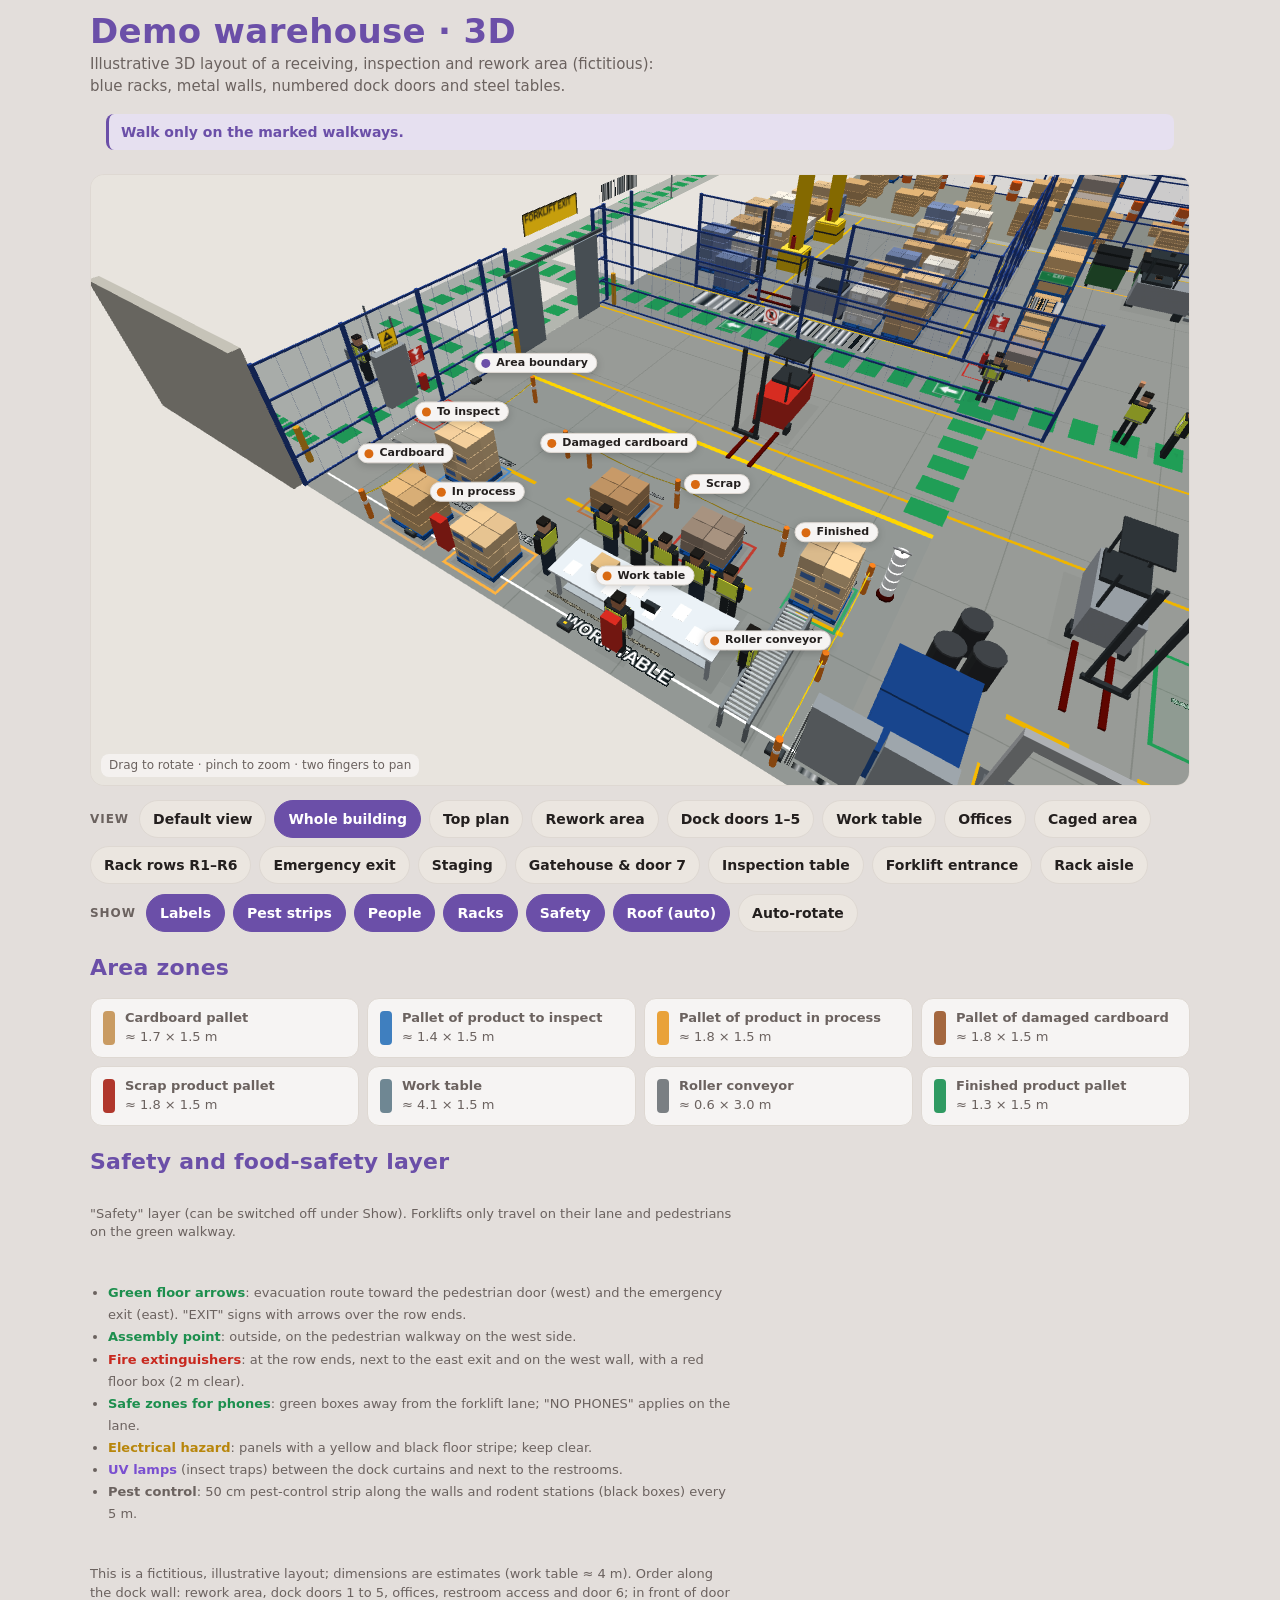
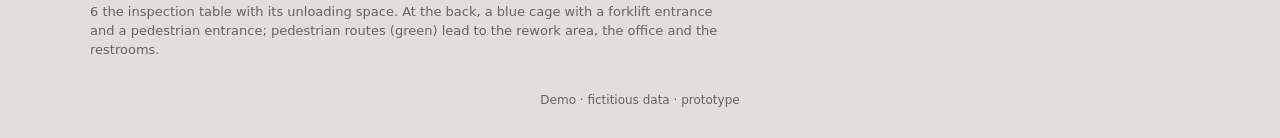
==== commit 30e68045: "Add files via upload" ====
--- a/layout3d.html
+++ b/layout3d.html
@@ -99,8 +99,8 @@
   <p class="note">This is a fictitious, illustrative layout; dimensions are estimates (work table ≈ 4 m). Order along the dock wall: rework area, dock doors 1 to 5, offices, restroom access and door 6; in front of door 6 the inspection table with its unloading space. At the back, a blue cage with a forklift entrance and a pedestrian entrance; pedestrian routes (green) lead to the rework area, the office and the restrooms.</p>
   <footer>Demo · fictitious data · prototype</footer>
 </div>
-<script>var LG=(function(){try{return localStorage.getItem("wq:lang")||"en"}catch(e){return "en"}})(),D3={"Demo warehouse · 3D": ["Almacén demo · 3D", "Demo-Lager · 3D", "Armazém demo · 3D", "Entrepôt démo · 3D"], "Illustrative 3D layout of a receiving, inspection and rework area (fictitious): blue racks, metal walls, numbered dock doors and steel tables.": ["Plano 3D ilustrativo de un área de recepción, inspección y retrabajo (ficticia): racks azules, muros metálicos, puertas de andén numeradas y mesas de acero.", "Illustratives 3D-Layout eines Wareneingangs-, Prüf- und Nacharbeitsbereichs (fiktiv): blaue Regale, Metallwände, nummerierte Ladetore und Stahltische.", "Layout 3D ilustrativo de uma área de recebimento, inspeção e retrabalho (fictícia): racks azuis, paredes metálicas, docas numeradas e mesas de aço.", "Plan 3D illustratif d'une zone de réception, de contrôle et de reprise (fictive) : racks bleus, murs métalliques, quais numérotés et tables en acier."], "3D view of a demo receiving and inspection area. Drag to rotate.": ["Vista 3D de un área demo de recepción e inspección. Arrastra para girar.", "3D-Ansicht eines Demo-Bereichs für Wareneingang und Prüfung. Zum Drehen ziehen.", "Vista 3D de uma área demo de recebimento e inspeção. Arraste para girar.", "Vue 3D d'une zone démo de réception et de contrôle. Faites glisser pour pivoter."], "Close": ["Cerrar", "Schließen", "Fechar", "Fermer"], "Drag to rotate · pinch to zoom · two fingers to pan": ["Arrastra para girar · pellizca para acercar · dos dedos para mover", "Zum Drehen ziehen · zum Zoomen zusammenziehen · mit zwei Fingern verschieben", "Arraste para girar · pince para aproximar · dois dedos para mover", "Glissez pour pivoter · pincez pour zoomer · deux doigts pour déplacer"], "View": ["Vista", "Ansicht", "Vista", "Vue"], "Show": ["Mostrar", "Anzeigen", "Mostrar", "Afficher"], "Area zones": ["Zonas del área", "Bereichszonen", "Zonas da área", "Zones de la zone"], "Safety and food-safety layer": ["Capa de seguridad e inocuidad", "Ebene Sicherheit und Lebensmittelsicherheit", "Camada de segurança e inocuidade", "Couche sécurité et sécurité alimentaire"], "\"Safety\" layer (can be switched off under Show). Forklifts only travel on their lane and pedestrians on the green walkway.": ["Capa \"Seguridad\" (se puede apagar en Mostrar). Los montacargas solo circulan por su carril y los peatones por el pasillo verde.", "Ebene „Sicherheit“ (unter Anzeigen abschaltbar). Gabelstapler fahren nur auf ihrer Spur, Fußgänger auf dem grünen Gehweg.", "Camada \"Segurança\" (pode ser desligada em Mostrar). As empilhadeiras circulam apenas na sua faixa e os pedestres no corredor verde.", "Couche « Sécurité » (désactivable sous Afficher). Les chariots circulent uniquement sur leur voie et les piétons sur le chemin vert."], "<b style=\"color:#1d8f4e\">Green floor arrows</b>: evacuation route toward the pedestrian door (west) and the emergency exit (east). \"EXIT\" signs with arrows over the row ends.": ["<b style=\"color:#1d8f4e\">Flechas verdes en piso</b>: ruta de evacuación hacia la puerta peatonal (oeste) y la salida de emergencia (este). Letreros \"EXIT\" con flechas sobre los extremos de fila.", "<b style=\"color:#1d8f4e\">Grüne Bodenpfeile</b>: Fluchtweg zur Fußgängertür (Westen) und zum Notausgang (Osten). „EXIT“-Schilder mit Pfeilen über den Reihenenden.", "<b style=\"color:#1d8f4e\">Setas verdes no piso</b>: rota de evacuação até a porta de pedestres (oeste) e a saída de emergência (leste). Placas \"EXIT\" com setas sobre as extremidades das fileiras.", "<b style=\"color:#1d8f4e\">Flèches vertes au sol</b> : itinéraire d'évacuation vers la porte piétonne (ouest) et la sortie de secours (est). Panneaux « EXIT » avec flèches au-dessus des bouts de rangée."], "<b style=\"color:#1d8f4e\">Assembly point</b>: outside, on the pedestrian walkway on the west side.": ["<b style=\"color:#1d8f4e\">Punto de reunión</b>: afuera, en el pasillo peatonal del lado oeste.", "<b style=\"color:#1d8f4e\">Sammelplatz</b>: draußen auf dem Fußgängerweg an der Westseite.", "<b style=\"color:#1d8f4e\">Ponto de encontro</b>: do lado de fora, na passarela de pedestres do lado oeste.", "<b style=\"color:#1d8f4e\">Point de rassemblement</b> : à l'extérieur, sur le chemin piéton du côté ouest."], "<b style=\"color:#c8281e\">Fire extinguishers</b>: at the row ends, next to the east exit and on the west wall, with a red floor box (2 m clear).": ["<b style=\"color:#c8281e\">Extintores</b>: en los extremos de fila, junto a la salida este y en el muro oeste, con recuadro rojo en piso (2 m libres).", "<b style=\"color:#c8281e\">Feuerlöscher</b>: an den Reihenenden, neben dem Ostausgang und an der Westwand, mit rotem Bodenfeld (2 m freihalten).", "<b style=\"color:#c8281e\">Extintores</b>: nas extremidades das fileiras, junto à saída leste e na parede oeste, com quadro vermelho no piso (2 m livres).", "<b style=\"color:#c8281e\">Extincteurs</b> : aux bouts de rangée, près de la sortie est et sur le mur ouest, avec un cadre rouge au sol (2 m dégagés)."], "<b style=\"color:#1d8f4e\">Safe zones for phones</b>: green boxes away from the forklift lane; \"NO PHONES\" applies on the lane.": ["<b style=\"color:#1d8f4e\">Zonas seguras para celular</b>: recuadros verdes lejos del carril de montacargas; en el carril rige \"NO PHONES\".", "<b style=\"color:#1d8f4e\">Sichere Zonen für Handys</b>: grüne Felder abseits der Staplerspur; auf der Spur gilt „NO PHONES“.", "<b style=\"color:#1d8f4e\">Zonas seguras para celular</b>: quadros verdes longe da faixa das empilhadeiras; na faixa vale \"NO PHONES\".", "<b style=\"color:#1d8f4e\">Zones sûres pour téléphones</b> : cadres verts à l'écart de la voie des chariots ; sur la voie, « NO PHONES » s'applique."], "<b style=\"color:#b8860b\">Electrical hazard</b>: panels with a yellow and black floor stripe; keep clear.": ["<b style=\"color:#b8860b\">Peligro eléctrico</b>: tableros con franja amarilla y negra en piso; mantener libre.", "<b style=\"color:#b8860b\">Elektrische Gefahr</b>: Schaltschränke mit gelb-schwarzem Bodenstreifen; freihalten.", "<b style=\"color:#b8860b\">Perigo elétrico</b>: painéis com faixa amarela e preta no piso; manter livre.", "<b style=\"color:#b8860b\">Danger électrique</b> : armoires avec bande jaune et noire au sol ; laisser dégagé."], "<b style=\"color:#7a4fd0\">UV lamps</b> (insect traps) between the dock curtains and next to the restrooms.": ["<b style=\"color:#7a4fd0\">Lámparas UV</b> (atrapainsectos) entre las cortinas de andén y junto a los baños.", "<b style=\"color:#7a4fd0\">UV-Lampen</b> (Insektenfallen) zwischen den Torvorhängen und neben den Toiletten.", "<b style=\"color:#7a4fd0\">Lâmpadas UV</b> (armadilhas para insetos) entre as cortinas das docas e junto aos banheiros.", "<b style=\"color:#7a4fd0\">Lampes UV</b> (pièges à insectes) entre les rideaux de quai et près des toilettes."], "<b>Pest control</b>: 50 cm pest-control strip along the walls and rodent stations (black boxes) every 5 m.": ["<b>Control de plagas</b>: cordón sanitario de 50 cm junto a los muros y estaciones de roedores (cajas negras) cada 5 m.", "<b>Schädlingsbekämpfung</b>: 50 cm breiter Hygienestreifen an den Wänden und Nagerstationen (schwarze Kästen) alle 5 m.", "<b>Controle de pragas</b>: faixa sanitária de 50 cm junto às paredes e estações de roedores (caixas pretas) a cada 5 m.", "<b>Lutte antiparasitaire</b> : bande sanitaire de 50 cm le long des murs et stations anti-rongeurs (boîtes noires) tous les 5 m."], "This is a fictitious, illustrative layout; dimensions are estimates (work table ≈ 4 m). Order along the dock wall: rework area, dock doors 1 to 5, offices, restroom access and door 6; in front of door 6 the inspection table with its unloading space. At the back, a blue cage with a forklift entrance and a pedestrian entrance; pedestrian routes (green) lead to the rework area, the office and the restrooms.": ["Este es un plano ficticio e ilustrativo; las medidas son estimadas (mesa de trabajo ≈ 4 m). Orden sobre el muro de andenes: área de retrabajo, puertas de andén 1 a 5, oficinas, acceso a baños y puerta 6; frente a la puerta 6 la mesa de inspección con su espacio de descarga. Al fondo, una jaula azul con entrada de montacargas y entrada peatonal; las rutas peatonales (verde) llevan al área de retrabajo, la oficina y los baños.", "Dies ist ein fiktives, illustratives Layout; die Maße sind Schätzungen (Arbeitstisch ≈ 4 m). Reihenfolge entlang der Torwand: Nacharbeitsbereich, Ladetore 1 bis 5, Büros, Zugang zu den Toiletten und Tor 6; vor Tor 6 der Prüftisch mit seiner Entladefläche. Im hinteren Bereich ein blauer Käfig mit Staplereinfahrt und Fußgängereingang; Fußgängerwege (grün) führen zum Nacharbeitsbereich, zum Büro und zu den Toiletten.", "Este é um layout fictício e ilustrativo; as medidas são estimadas (mesa de trabalho ≈ 4 m). Ordem ao longo da parede das docas: área de retrabalho, docas 1 a 5, escritórios, acesso aos banheiros e porta 6; em frente à porta 6 a mesa de inspeção com seu espaço de descarga. Ao fundo, uma gaiola azul com entrada de empilhadeiras e entrada de pedestres; as rotas de pedestres (verde) levam à área de retrabalho, ao escritório e aos banheiros.", "Ceci est un plan fictif et illustratif ; les dimensions sont estimées (table de travail ≈ 4 m). Ordre le long du mur des quais : zone de reprise, quais 1 à 5, bureaux, accès aux toilettes et porte 6 ; devant la porte 6, la table de contrôle avec son espace de déchargement. Au fond, une cage bleue avec entrée des chariots et entrée piétonne ; les itinéraires piétons (verts) mènent à la zone de reprise, au bureau et aux toilettes."], "Demo · fictitious data · prototype": ["Demo · datos ficticios · prototipo", "Demo · fiktive Daten · Prototyp", "Demo · dados fictícios · protótipo", "Démo · données fictives · prototype"], "At the end of the roller, toward the interior.": ["Al final del rodillo, hacia el interior.", "Am Ende der Rollenbahn, zum Innenraum hin.", "No final do rolo, em direção ao interior.", "Au bout du convoyeur à rouleaux, vers l'intérieur."], "Caged area": ["Área enjaulada", "Eingezäunter Bereich", "Área gradeada", "Zone grillagée"], "Cardboard": ["Corrugado", "Karton", "Papelão", "Carton"], "Cardboard pallet": ["Tarima de corrugado", "Kartonpalette", "Pallet de papelão", "Palette de carton"], "Damaged cardboard": ["Corrugado dañado", "Beschädigter Karton", "Papelão danificado", "Carton endommagé"], "Default view": ["Vista predeterminada", "Standardansicht", "Vista padrão", "Vue par défaut"], "Dock doors 1–5": ["Puertas de andén 1–5", "Ladetore 1–5", "Docas 1–5", "Quais 1–5"], "Emergency exit": ["Salida de emergencia", "Notausgang", "Saída de emergência", "Sortie de secours"], "Finished": ["Terminado", "Fertig", "Concluído", "Terminé"], "Finished product pallet": ["Tarima de producto terminado", "Palette mit Fertigprodukt", "Pallet de produto acabado", "Palette de produit fini"], "Forklift entrance": ["Entrada de montacargas", "Staplereinfahrt", "Entrada de empilhadeiras", "Entrée des chariots"], "Gatehouse & door 7": ["Garita y puerta 7", "Pförtner und Tor 7", "Guarita e porta 7", "Poste de garde et porte 7"], "In front of the cardboard, toward the interior.": ["Frente al corrugado, hacia el interior.", "Vor dem Karton, zum Innenraum hin.", "Em frente ao papelão, em direção ao interior.", "Devant le carton, vers l'intérieur."], "In front of the table, right of the damaged cardboard.": ["Frente a la mesa, a la derecha del corrugado dañado.", "Vor dem Tisch, rechts vom beschädigten Karton.", "Em frente à mesa, à direita do papelão danificado.", "Devant la table, à droite du carton endommagé."], "In front of the table, toward the center.": ["Frente a la mesa, hacia el centro.", "Vor dem Tisch, zur Mitte hin.", "Em frente à mesa, em direção ao centro.", "Devant la table, vers le centre."], "In process": ["En proceso", "In Bearbeitung", "Em processo", "En cours"], "Inspection table": ["Mesa de inspección", "Prüftisch", "Mesa de inspeção", "Table de contrôle"], "Long central table, parallel to the dock wall.": ["Mesa central larga, paralela al muro de andenes.", "Langer Mitteltisch, parallel zur Torwand.", "Mesa central longa, paralela à parede das docas.", "Longue table centrale, parallèle au mur des quais."], "Next to the dock wall, left of the table.": ["Junto al muro de andenes, a la izquierda de la mesa.", "An der Torwand, links vom Tisch.", "Junto à parede das docas, à esquerda da mesa.", "Près du mur des quais, à gauche de la table."], "Next to the dock wall, left side.": ["Junto al muro de andenes, lado izquierdo.", "An der Torwand, linke Seite.", "Junto à parede das docas, lado esquerdo.", "Près du mur des quais, côté gauche."], "Offices": ["Oficinas", "Büros", "Escritórios", "Bureaux"], "Pallet of damaged cardboard": ["Tarima de corrugado dañado", "Palette mit beschädigtem Karton", "Pallet de papelão danificado", "Palette de carton endommagé"], "Pallet of product in process": ["Tarima de producto en proceso", "Palette mit Produkt in Bearbeitung", "Pallet de produto em processo", "Palette de produit en cours"], "Pallet of product to inspect": ["Tarima de producto por inspeccionar", "Palette mit zu prüfendem Produkt", "Pallet de produto a inspecionar", "Palette de produit à contrôler"], "Rack aisle": ["Pasillo de racks", "Regalgang", "Corredor de racks", "Allée de racks"], "Rack rows R1–R6": ["Filas de racks R1–R6", "Regalreihen R1–R6", "Fileiras de racks R1–R6", "Rangées de racks R1–R6"], "Rework area": ["Área de retrabajo", "Nacharbeitsbereich", "Área de retrabalho", "Zone de reprise"], "Right end, perpendicular to the dock wall.": ["Extremo derecho, perpendicular al muro de andenes.", "Rechtes Ende, senkrecht zur Torwand.", "Extremidade direita, perpendicular à parede das docas.", "Extrémité droite, perpendiculaire au mur des quais."], "Roller conveyor": ["Transportador de rodillos", "Rollenbahn", "Esteira de rolos", "Convoyeur à rouleaux"], "Scrap": ["Scrap", "Ausschuss", "Scrap", "Rebut"], "Scrap product pallet": ["Tarima de producto scrap", "Palette mit Ausschussprodukt", "Pallet de produto scrap", "Palette de produit rebut"], "Staging": ["Área de preparación", "Bereitstellung", "Área de preparação", "Zone de préparation"], "To inspect": ["Por inspeccionar", "Zu prüfen", "A inspecionar", "À contrôler"], "Top plan": ["Planta", "Draufsicht", "Planta", "Vue de dessus"], "Whole building": ["Nave completa", "Gesamte Halle", "Galpão completo", "Bâtiment entier"], "Work table": ["Mesa de trabajo", "Arbeitstisch", "Mesa de trabalho", "Table de travail"], "Area boundary": ["Límite del área", "Bereichsgrenze", "Limite da área", "Limite de la zone"], "Go to Receiving": ["Ir a Recibo", "Zum Eingang", "Ir para Recebimento", "Aller à Réception"], "Go to Picking": ["Ir a Surtido", "Zur Kommissionierung", "Ir para Separação", "Aller à Préparation"], "Go to Rework": ["Ir a Retrabajo", "Zur Nacharbeit", "Ir para Retrabalho", "Aller à Reprise"], "Go to pending items": ["Ir a pendientes", "Zu Ausstehendem", "Ir para pendentes", "Aller aux éléments en attente"], "Go to history": ["Ir a historial", "Zum Verlauf", "Ir para histórico", "Aller à l'historique"], "Labels": ["Etiquetas", "Beschriftungen", "Etiquetas", "Étiquettes"], "Pest strips": ["Cordones sanitarios", "Hygienestreifen", "Faixas sanitárias", "Bandes sanitaires"], "People": ["Personas", "Personen", "Pessoas", "Personnes"], "Racks": ["Racks", "Regale", "Racks", "Racks"], "Safety": ["Seguridad", "Sicherheit", "Segurança", "Sécurité"], "Roof": ["Techo", "Dach", "Teto", "Toit"], "Roof (auto)": ["Techo (auto)", "Dach (auto)", "Teto (auto)", "Toit (auto)"], "Auto-rotate": ["Giro automático", "Automatisch drehen", "Giro automático", "Rotation auto"]};
-var _L=function(s){var d=D3[s];if(!d||LG==="en")return s;var v=d[{es:0,de:1,pt:2,fr:3}[LG]];return v||s;};</script>
+<script>var LG=(function(){try{return localStorage.getItem("wq:lang")||"en"}catch(e){return "en"}})(),D3={"Demo warehouse · 3D": ["Almacén demo · 3D", "Demo-Lager · 3D", "Armazém demo · 3D", "Entrepôt démo · 3D", "演示仓库 · 3D"], "Illustrative 3D layout of a receiving, inspection and rework area (fictitious): blue racks, metal walls, numbered dock doors and steel tables.": ["Plano 3D ilustrativo de un área de recepción, inspección y retrabajo (ficticia): racks azules, muros metálicos, puertas de andén numeradas y mesas de acero.", "Illustratives 3D-Layout eines Wareneingangs-, Prüf- und Nacharbeitsbereichs (fiktiv): blaue Regale, Metallwände, nummerierte Ladetore und Stahltische.", "Layout 3D ilustrativo de uma área de recebimento, inspeção e retrabalho (fictícia): racks azuis, paredes metálicas, docas numeradas e mesas de aço.", "Plan 3D illustratif d'une zone de réception, de contrôle et de reprise (fictive) : racks bleus, murs métalliques, quais numérotés et tables en acier.", "收货、检验和返工区域的示意3D布局（虚构）：蓝色货架、金属墙、带编号的月台门和钢制工作台。"], "3D view of a demo receiving and inspection area. Drag to rotate.": ["Vista 3D de un área demo de recepción e inspección. Arrastra para girar.", "3D-Ansicht eines Demo-Bereichs für Wareneingang und Prüfung. Zum Drehen ziehen.", "Vista 3D de uma área demo de recebimento e inspeção. Arraste para girar.", "Vue 3D d'une zone démo de réception et de contrôle. Faites glisser pour pivoter.", "演示收货与检验区域的3D视图。拖动即可旋转。"], "Close": ["Cerrar", "Schließen", "Fechar", "Fermer", "关闭"], "Drag to rotate · pinch to zoom · two fingers to pan": ["Arrastra para girar · pellizca para acercar · dos dedos para mover", "Zum Drehen ziehen · zum Zoomen zusammenziehen · mit zwei Fingern verschieben", "Arraste para girar · pince para aproximar · dois dedos para mover", "Glissez pour pivoter · pincez pour zoomer · deux doigts pour déplacer", "拖动旋转 · 双指缩放 · 双指平移"], "View": ["Vista", "Ansicht", "Vista", "Vue", "视图"], "Show": ["Mostrar", "Anzeigen", "Mostrar", "Afficher", "显示"], "Area zones": ["Zonas del área", "Bereichszonen", "Zonas da área", "Zones de la zone", "区域分区"], "Safety and food-safety layer": ["Capa de seguridad e inocuidad", "Ebene Sicherheit und Lebensmittelsicherheit", "Camada de segurança e inocuidade", "Couche sécurité et sécurité alimentaire", "安全与食品安全图层"], "\"Safety\" layer (can be switched off under Show). Forklifts only travel on their lane and pedestrians on the green walkway.": ["Capa \"Seguridad\" (se puede apagar en Mostrar). Los montacargas solo circulan por su carril y los peatones por el pasillo verde.", "Ebene „Sicherheit“ (unter Anzeigen abschaltbar). Gabelstapler fahren nur auf ihrer Spur, Fußgänger auf dem grünen Gehweg.", "Camada \"Segurança\" (pode ser desligada em Mostrar). As empilhadeiras circulam apenas na sua faixa e os pedestres no corredor verde.", "Couche « Sécurité » (désactivable sous Afficher). Les chariots circulent uniquement sur leur voie et les piétons sur le chemin vert.", "“安全”图层（可在“显示”中关闭）。叉车只在自己的车道行驶，行人只走绿色通道。"], "<b style=\"color:#1d8f4e\">Green floor arrows</b>: evacuation route toward the pedestrian door (west) and the emergency exit (east). \"EXIT\" signs with arrows over the row ends.": ["<b style=\"color:#1d8f4e\">Flechas verdes en piso</b>: ruta de evacuación hacia la puerta peatonal (oeste) y la salida de emergencia (este). Letreros \"EXIT\" con flechas sobre los extremos de fila.", "<b style=\"color:#1d8f4e\">Grüne Bodenpfeile</b>: Fluchtweg zur Fußgängertür (Westen) und zum Notausgang (Osten). „EXIT“-Schilder mit Pfeilen über den Reihenenden.", "<b style=\"color:#1d8f4e\">Setas verdes no piso</b>: rota de evacuação até a porta de pedestres (oeste) e a saída de emergência (leste). Placas \"EXIT\" com setas sobre as extremidades das fileiras.", "<b style=\"color:#1d8f4e\">Flèches vertes au sol</b> : itinéraire d'évacuation vers la porte piétonne (ouest) et la sortie de secours (est). Panneaux « EXIT » avec flèches au-dessus des bouts de rangée.", "<b style=\"color:#1d8f4e\">地面绿色箭头</b>：通往人行门（西侧）和紧急出口（东侧）的疏散路线。货架列末端上方有带箭头的“EXIT”标志。"], "<b style=\"color:#1d8f4e\">Assembly point</b>: outside, on the pedestrian walkway on the west side.": ["<b style=\"color:#1d8f4e\">Punto de reunión</b>: afuera, en el pasillo peatonal del lado oeste.", "<b style=\"color:#1d8f4e\">Sammelplatz</b>: draußen auf dem Fußgängerweg an der Westseite.", "<b style=\"color:#1d8f4e\">Ponto de encontro</b>: do lado de fora, na passarela de pedestres do lado oeste.", "<b style=\"color:#1d8f4e\">Point de rassemblement</b> : à l'extérieur, sur le chemin piéton du côté ouest.", "<b style=\"color:#1d8f4e\">集合点</b>：在室外，西侧的人行通道上。"], "<b style=\"color:#c8281e\">Fire extinguishers</b>: at the row ends, next to the east exit and on the west wall, with a red floor box (2 m clear).": ["<b style=\"color:#c8281e\">Extintores</b>: en los extremos de fila, junto a la salida este y en el muro oeste, con recuadro rojo en piso (2 m libres).", "<b style=\"color:#c8281e\">Feuerlöscher</b>: an den Reihenenden, neben dem Ostausgang und an der Westwand, mit rotem Bodenfeld (2 m freihalten).", "<b style=\"color:#c8281e\">Extintores</b>: nas extremidades das fileiras, junto à saída leste e na parede oeste, com quadro vermelho no piso (2 m livres).", "<b style=\"color:#c8281e\">Extincteurs</b> : aux bouts de rangée, près de la sortie est et sur le mur ouest, avec un cadre rouge au sol (2 m dégagés).", "<b style=\"color:#c8281e\">灭火器</b>：位于货架列末端、东侧出口旁和西墙上，地面有红色方框（保持2米净空）。"], "<b style=\"color:#1d8f4e\">Safe zones for phones</b>: green boxes away from the forklift lane; \"NO PHONES\" applies on the lane.": ["<b style=\"color:#1d8f4e\">Zonas seguras para celular</b>: recuadros verdes lejos del carril de montacargas; en el carril rige \"NO PHONES\".", "<b style=\"color:#1d8f4e\">Sichere Zonen für Handys</b>: grüne Felder abseits der Staplerspur; auf der Spur gilt „NO PHONES“.", "<b style=\"color:#1d8f4e\">Zonas seguras para celular</b>: quadros verdes longe da faixa das empilhadeiras; na faixa vale \"NO PHONES\".", "<b style=\"color:#1d8f4e\">Zones sûres pour téléphones</b> : cadres verts à l'écart de la voie des chariots ; sur la voie, « NO PHONES » s'applique.", "<b style=\"color:#1d8f4e\">手机安全区</b>：远离叉车车道的绿色方框；在车道上禁止使用手机（“NO PHONES”）。"], "<b style=\"color:#b8860b\">Electrical hazard</b>: panels with a yellow and black floor stripe; keep clear.": ["<b style=\"color:#b8860b\">Peligro eléctrico</b>: tableros con franja amarilla y negra en piso; mantener libre.", "<b style=\"color:#b8860b\">Elektrische Gefahr</b>: Schaltschränke mit gelb-schwarzem Bodenstreifen; freihalten.", "<b style=\"color:#b8860b\">Perigo elétrico</b>: painéis com faixa amarela e preta no piso; manter livre.", "<b style=\"color:#b8860b\">Danger électrique</b> : armoires avec bande jaune et noire au sol ; laisser dégagé.", "<b style=\"color:#b8860b\">电气危险</b>：配电柜前地面有黄黑条纹；请保持畅通。"], "<b style=\"color:#7a4fd0\">UV lamps</b> (insect traps) between the dock curtains and next to the restrooms.": ["<b style=\"color:#7a4fd0\">Lámparas UV</b> (atrapainsectos) entre las cortinas de andén y junto a los baños.", "<b style=\"color:#7a4fd0\">UV-Lampen</b> (Insektenfallen) zwischen den Torvorhängen und neben den Toiletten.", "<b style=\"color:#7a4fd0\">Lâmpadas UV</b> (armadilhas para insetos) entre as cortinas das docas e junto aos banheiros.", "<b style=\"color:#7a4fd0\">Lampes UV</b> (pièges à insectes) entre les rideaux de quai et près des toilettes.", "<b style=\"color:#7a4fd0\">紫外线灯</b>（灭虫灯）：位于月台门帘之间和洗手间旁。"], "<b>Pest control</b>: 50 cm pest-control strip along the walls and rodent stations (black boxes) every 5 m.": ["<b>Control de plagas</b>: cordón sanitario de 50 cm junto a los muros y estaciones de roedores (cajas negras) cada 5 m.", "<b>Schädlingsbekämpfung</b>: 50 cm breiter Hygienestreifen an den Wänden und Nagerstationen (schwarze Kästen) alle 5 m.", "<b>Controle de pragas</b>: faixa sanitária de 50 cm junto às paredes e estações de roedores (caixas pretas) a cada 5 m.", "<b>Lutte antiparasitaire</b> : bande sanitaire de 50 cm le long des murs et stations anti-rongeurs (boîtes noires) tous les 5 m.", "<b>虫害控制</b>：沿墙设50厘米防虫带，每5米设一个鼠饵站（黑色盒子）。"], "This is a fictitious, illustrative layout; dimensions are estimates (work table ≈ 4 m). Order along the dock wall: rework area, dock doors 1 to 5, offices, restroom access and door 6; in front of door 6 the inspection table with its unloading space. At the back, a blue cage with a forklift entrance and a pedestrian entrance; pedestrian routes (green) lead to the rework area, the office and the restrooms.": ["Este es un plano ficticio e ilustrativo; las medidas son estimadas (mesa de trabajo ≈ 4 m). Orden sobre el muro de andenes: área de retrabajo, puertas de andén 1 a 5, oficinas, acceso a baños y puerta 6; frente a la puerta 6 la mesa de inspección con su espacio de descarga. Al fondo, una jaula azul con entrada de montacargas y entrada peatonal; las rutas peatonales (verde) llevan al área de retrabajo, la oficina y los baños.", "Dies ist ein fiktives, illustratives Layout; die Maße sind Schätzungen (Arbeitstisch ≈ 4 m). Reihenfolge entlang der Torwand: Nacharbeitsbereich, Ladetore 1 bis 5, Büros, Zugang zu den Toiletten und Tor 6; vor Tor 6 der Prüftisch mit seiner Entladefläche. Im hinteren Bereich ein blauer Käfig mit Staplereinfahrt und Fußgängereingang; Fußgängerwege (grün) führen zum Nacharbeitsbereich, zum Büro und zu den Toiletten.", "Este é um layout fictício e ilustrativo; as medidas são estimadas (mesa de trabalho ≈ 4 m). Ordem ao longo da parede das docas: área de retrabalho, docas 1 a 5, escritórios, acesso aos banheiros e porta 6; em frente à porta 6 a mesa de inspeção com seu espaço de descarga. Ao fundo, uma gaiola azul com entrada de empilhadeiras e entrada de pedestres; as rotas de pedestres (verde) levam à área de retrabalho, ao escritório e aos banheiros.", "Ceci est un plan fictif et illustratif ; les dimensions sont estimées (table de travail ≈ 4 m). Ordre le long du mur des quais : zone de reprise, quais 1 à 5, bureaux, accès aux toilettes et porte 6 ; devant la porte 6, la table de contrôle avec son espace de déchargement. Au fond, une cage bleue avec entrée des chariots et entrée piétonne ; les itinéraires piétons (verts) mènent à la zone de reprise, au bureau et aux toilettes.", "这是虚构的示意布局；尺寸为估算值（工作台约4米）。沿月台墙的顺序：返工区、月台门1至5、办公室、洗手间通道和6号门；6号门前是检验台及其卸货空间。后部是一个蓝色围栏区，设有叉车入口和人行入口；人行路线（绿色）通往返工区、办公室和洗手间。"], "Demo · fictitious data · prototype": ["Demo · datos ficticios · prototipo", "Demo · fiktive Daten · Prototyp", "Demo · dados fictícios · protótipo", "Démo · données fictives · prototype", "演示 · 虚构数据 · 原型"], "At the end of the roller, toward the interior.": ["Al final del rodillo, hacia el interior.", "Am Ende der Rollenbahn, zum Innenraum hin.", "No final do rolo, em direção ao interior.", "Au bout du convoyeur à rouleaux, vers l'intérieur.", "在滚筒线末端，朝向内侧。"], "Caged area": ["Área enjaulada", "Eingezäunter Bereich", "Área gradeada", "Zone grillagée", "围栏区"], "Cardboard": ["Corrugado", "Karton", "Papelão", "Carton", "瓦楞纸"], "Cardboard pallet": ["Tarima de corrugado", "Kartonpalette", "Pallet de papelão", "Palette de carton", "瓦楞纸托盘"], "Damaged cardboard": ["Corrugado dañado", "Beschädigter Karton", "Papelão danificado", "Carton endommagé", "破损瓦楞纸"], "Default view": ["Vista predeterminada", "Standardansicht", "Vista padrão", "Vue par défaut", "默认视图"], "Dock doors 1–5": ["Puertas de andén 1–5", "Ladetore 1–5", "Docas 1–5", "Quais 1–5", "月台门 1–5"], "Emergency exit": ["Salida de emergencia", "Notausgang", "Saída de emergência", "Sortie de secours", "紧急出口"], "Finished": ["Terminado", "Fertig", "Concluído", "Terminé", "已完成"], "Finished product pallet": ["Tarima de producto terminado", "Palette mit Fertigprodukt", "Pallet de produto acabado", "Palette de produit fini", "成品托盘"], "Forklift entrance": ["Entrada de montacargas", "Staplereinfahrt", "Entrada de empilhadeiras", "Entrée des chariots", "叉车入口"], "Gatehouse & door 7": ["Garita y puerta 7", "Pförtner und Tor 7", "Guarita e porta 7", "Poste de garde et porte 7", "门岗和7号门"], "In front of the cardboard, toward the interior.": ["Frente al corrugado, hacia el interior.", "Vor dem Karton, zum Innenraum hin.", "Em frente ao papelão, em direção ao interior.", "Devant le carton, vers l'intérieur.", "在瓦楞纸前方，朝向内侧。"], "In front of the table, right of the damaged cardboard.": ["Frente a la mesa, a la derecha del corrugado dañado.", "Vor dem Tisch, rechts vom beschädigten Karton.", "Em frente à mesa, à direita do papelão danificado.", "Devant la table, à droite du carton endommagé.", "在工作台前方，破损瓦楞纸的右侧。"], "In front of the table, toward the center.": ["Frente a la mesa, hacia el centro.", "Vor dem Tisch, zur Mitte hin.", "Em frente à mesa, em direção ao centro.", "Devant la table, vers le centre.", "在工作台前方，朝向中间。"], "In process": ["En proceso", "In Bearbeitung", "Em processo", "En cours", "处理中"], "Inspection table": ["Mesa de inspección", "Prüftisch", "Mesa de inspeção", "Table de contrôle", "检验台"], "Long central table, parallel to the dock wall.": ["Mesa central larga, paralela al muro de andenes.", "Langer Mitteltisch, parallel zur Torwand.", "Mesa central longa, paralela à parede das docas.", "Longue table centrale, parallèle au mur des quais.", "中央长桌，与月台墙平行。"], "Next to the dock wall, left of the table.": ["Junto al muro de andenes, a la izquierda de la mesa.", "An der Torwand, links vom Tisch.", "Junto à parede das docas, à esquerda da mesa.", "Près du mur des quais, à gauche de la table.", "靠近月台墙，在工作台左侧。"], "Next to the dock wall, left side.": ["Junto al muro de andenes, lado izquierdo.", "An der Torwand, linke Seite.", "Junto à parede das docas, lado esquerdo.", "Près du mur des quais, côté gauche.", "靠近月台墙，左侧。"], "Offices": ["Oficinas", "Büros", "Escritórios", "Bureaux", "办公室"], "Pallet of damaged cardboard": ["Tarima de corrugado dañado", "Palette mit beschädigtem Karton", "Pallet de papelão danificado", "Palette de carton endommagé", "破损瓦楞纸托盘"], "Pallet of product in process": ["Tarima de producto en proceso", "Palette mit Produkt in Bearbeitung", "Pallet de produto em processo", "Palette de produit en cours", "处理中产品托盘"], "Pallet of product to inspect": ["Tarima de producto por inspeccionar", "Palette mit zu prüfendem Produkt", "Pallet de produto a inspecionar", "Palette de produit à contrôler", "待检验产品托盘"], "Rack aisle": ["Pasillo de racks", "Regalgang", "Corredor de racks", "Allée de racks", "货架通道"], "Rack rows R1–R6": ["Filas de racks R1–R6", "Regalreihen R1–R6", "Fileiras de racks R1–R6", "Rangées de racks R1–R6", "货架列 R1–R6"], "Rework area": ["Área de retrabajo", "Nacharbeitsbereich", "Área de retrabalho", "Zone de reprise", "返工区"], "Right end, perpendicular to the dock wall.": ["Extremo derecho, perpendicular al muro de andenes.", "Rechtes Ende, senkrecht zur Torwand.", "Extremidade direita, perpendicular à parede das docas.", "Extrémité droite, perpendiculaire au mur des quais.", "右端，与月台墙垂直。"], "Roller conveyor": ["Transportador de rodillos", "Rollenbahn", "Esteira de rolos", "Convoyeur à rouleaux", "滚筒输送线"], "Scrap": ["Scrap", "Ausschuss", "Scrap", "Rebut", "报废"], "Scrap product pallet": ["Tarima de producto scrap", "Palette mit Ausschussprodukt", "Pallet de produto scrap", "Palette de produit rebut", "报废产品托盘"], "Staging": ["Área de preparación", "Bereitstellung", "Área de preparação", "Zone de préparation", "备货区"], "To inspect": ["Por inspeccionar", "Zu prüfen", "A inspecionar", "À contrôler", "待检验"], "Top plan": ["Planta", "Draufsicht", "Planta", "Vue de dessus", "俯视图"], "Whole building": ["Nave completa", "Gesamte Halle", "Galpão completo", "Bâtiment entier", "整个厂房"], "Work table": ["Mesa de trabajo", "Arbeitstisch", "Mesa de trabalho", "Table de travail", "工作台"], "Area boundary": ["Límite del área", "Bereichsgrenze", "Limite da área", "Limite de la zone", "区域边界"], "Go to Receiving": ["Ir a Recibo", "Zum Eingang", "Ir para Recebimento", "Aller à Réception", "前往收货"], "Go to Picking": ["Ir a Surtido", "Zur Kommissionierung", "Ir para Separação", "Aller à Préparation", "前往拣货"], "Go to Rework": ["Ir a Retrabajo", "Zur Nacharbeit", "Ir para Retrabalho", "Aller à Reprise", "前往返工"], "Go to pending items": ["Ir a pendientes", "Zu Ausstehendem", "Ir para pendentes", "Aller aux éléments en attente", "前往待处理"], "Go to history": ["Ir a historial", "Zum Verlauf", "Ir para histórico", "Aller à l'historique", "前往历史"], "Labels": ["Etiquetas", "Beschriftungen", "Etiquetas", "Étiquettes", "标签"], "Pest strips": ["Cordones sanitarios", "Hygienestreifen", "Faixas sanitárias", "Bandes sanitaires", "防虫带"], "People": ["Personas", "Personen", "Pessoas", "Personnes", "人员"], "Racks": ["Racks", "Regale", "Racks", "Racks", "货架"], "Safety": ["Seguridad", "Sicherheit", "Segurança", "Sécurité", "安全"], "Roof": ["Techo", "Dach", "Teto", "Toit", "屋顶"], "Roof (auto)": ["Techo (auto)", "Dach (auto)", "Teto (auto)", "Toit (auto)", "屋顶（自动）"], "Auto-rotate": ["Giro automático", "Automatisch drehen", "Giro automático", "Rotation auto", "自动旋转"]};
+var _L=function(s){var d=D3[s];if(!d||LG==="en")return s;var v=d[{es:0,de:1,pt:2,fr:3,zh:4}[LG]];return v||s;};</script>
 <script>(function(){
 "use strict";
 /* ===== utilidades ===== */
